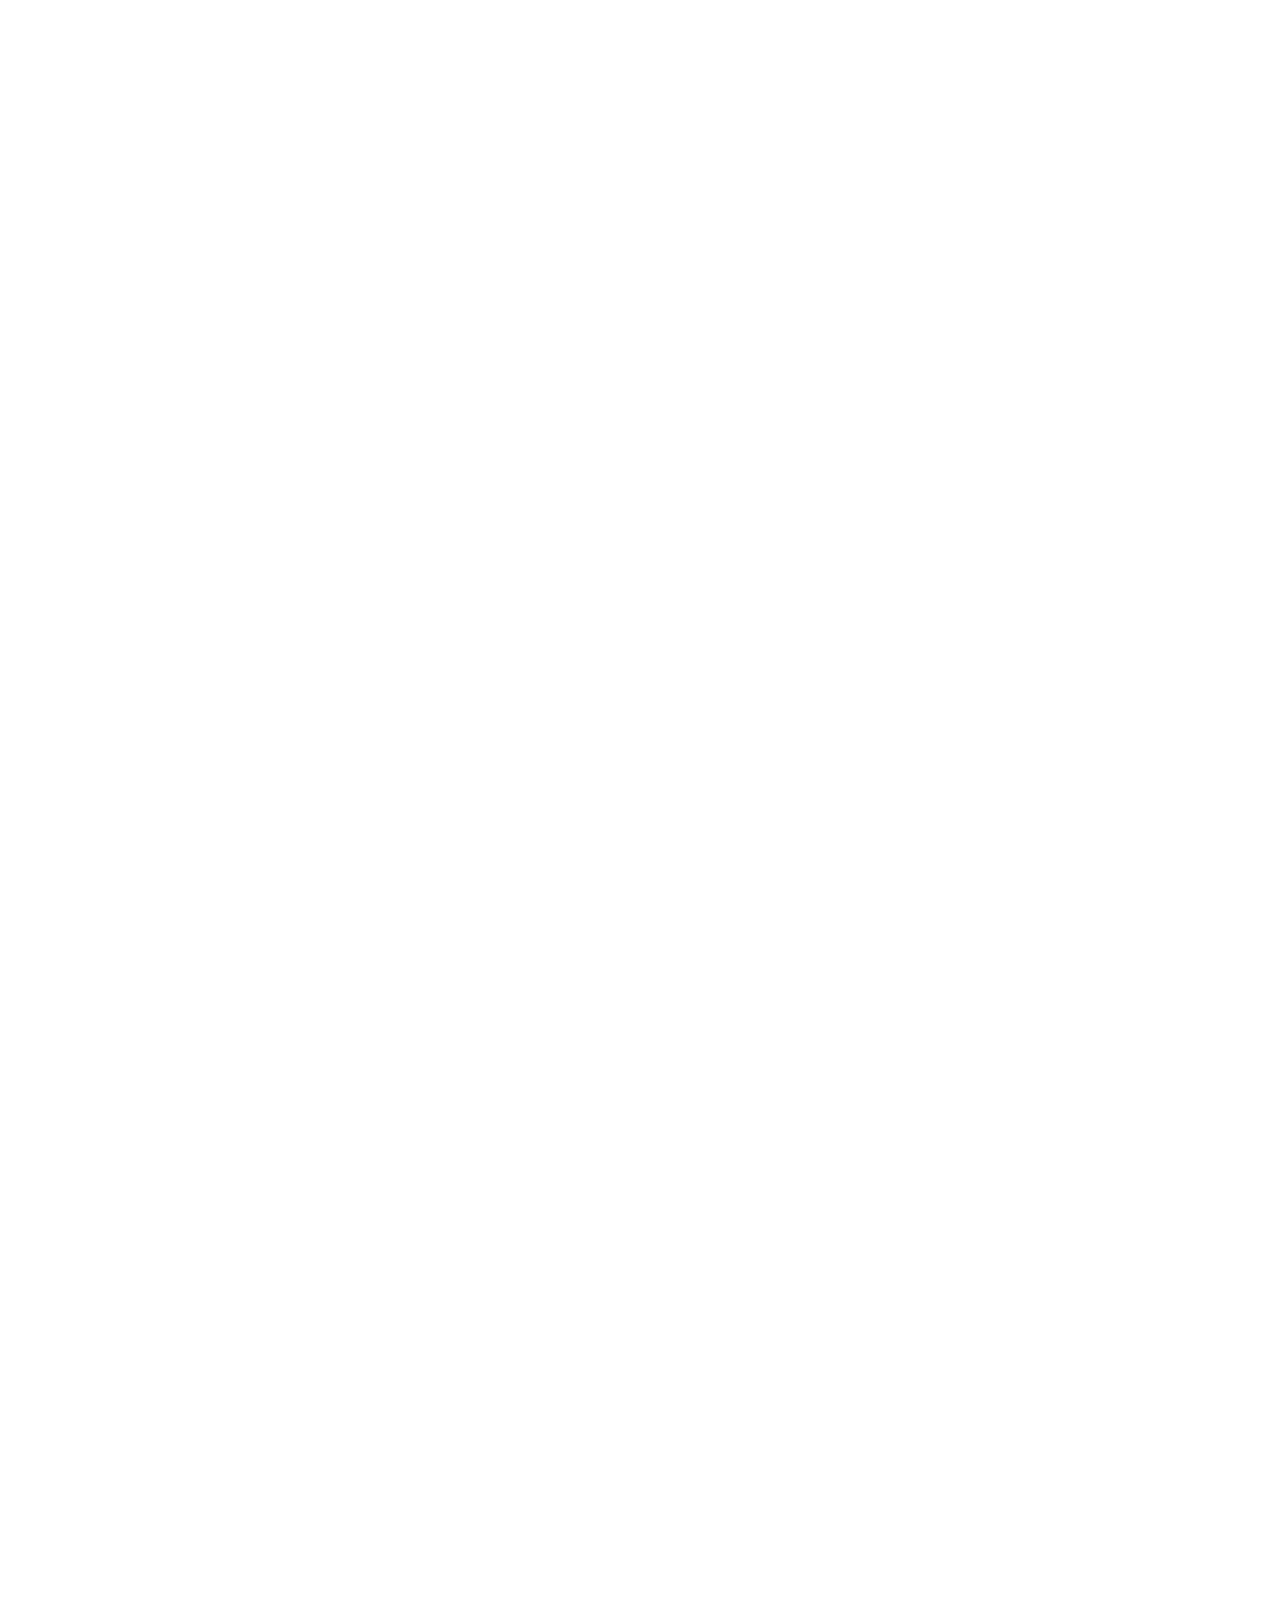
==== index.html @ 233daff3 "Se soluciono el overflow horizontal" ====
<!DOCTYPE html>
<html lang="es">

<head>
  <meta charset="UTF-8">
  <meta name="viewport" content="width=device-width, initial-scale=1.0">
  <title>Mathias & Ruth - Nuestra Boda</title>

  <link rel="preconnect" href="https://fonts.googleapis.com">
  <link rel="preconnect" href="https://fonts.gstatic.com" crossorigin>
  <link
    href="https://fonts.googleapis.com/css2?family=Great+Vibes&family=Cormorant+Garamond:wght@400;500;600&family=Poppins:wght@300;400;500;600&display=swap&family=MonteCarlo&display=swap"
    rel="stylesheet">

  <link rel="stylesheet" href="css/variables.css">
  <link rel="stylesheet" href="css/main.css">
</head>

<body>
  <!-- Contenedor de animación de pétalos, fijo sobre toda la página -->
  <div class="petalos-contenedor" id="petalosContenedor"></div>
  <div class="decoracion-flor decoracion-flor--superior"></div>
  <!-- SECCIÓN 1: Cita bíblica + Monograma -->
  <section id="portada" class="seccion-portada">
    
    <p class="cita-biblica">
      "Un cordón de tres dobleces no se rompe<br>
      fácilmente."<br>
      <span class="cita-referencia">Ecl 4:12</span>
    </p>

    <div class="monograma">
      <span class="monograma-letra monograma-item" style="--orden: 1;">M</span>
      <span class="monograma-separador monograma-item" style="--orden: 2;">|</span>
      <span class="monograma-letra monograma-item" style="--orden: 3;">R</span>
    </div>

    <p class="subtitulo-boda">Nuestra Boda</p>
  </section>

  <!-- Acá van a ir las siguientes secciones (2, 3, 4...) a medida que las armemos -->
  <!-- SECCIÓN 2: Foto de la pareja -->
  <section id="foto-pareja" class="seccion-foto">
    <div class="foto-contenedor">
      <img src="assets/images/foto-pareja.png" alt="Mathias & Ruth" class="foto-pareja">
    </div>
  </section>


  <!-- SECCIÓN 3: Mensaje de bendiciones -->
  <section id="bendiciones" class="seccion-bendiciones">
    <p class="texto-bendicion">
      Con el amor de Dios y la bendición de nuestros padres
    </p>

    <div class="padres-grupo">
      <p class="padres-titulo">Padres del Novio</p>
      <p class="padres-nombres">Mirta Vera<br>y<br>Víctor Sosa</p>
    </div>

    <p class="conector-y">y</p>

    <div class="padres-grupo">
      <p class="padres-titulo">Padres de la Novia</p>
      <p class="padres-nombres">Luis García<br>y<br>Zoila Vargas</p>
    </div>

    <p class="texto-nosotros">Nosotros</p>
  </section>

  <!-- SECCIÓN 4: Nombres + invitación + fecha -->
  <section id="invitacion" class="seccion-invitacion">
    <h1 class="nombres-novios">
      Mathias <span class="ampersand">&amp;</span> Ruth
    </h1>

    <p class="texto-invitacion">
      Tenemos el honor de invitarte a nuestra boda
    </p>

    <div class="fecha-boda">
      <!-- Flor para la línea de arriba -->
      <div class="flor-linea flor-linea--arriba"></div>
      <span class="fecha-dia-semana">Viernes</span>
      <span class="fecha-numero">23</span>
      <span class="fecha-mes-anio">Octubre · 2026</span>
      <div class="flor-linea flor-linea--abajo"></div>
    </div>
    <!-- Flor para la línea de arriba -->
  </section>
  
  <!--SECCION 5: Itinerario-->
  <section id="foto-itinerario" class="seccion-itinerario">
    <div class="contenedor-itinerario">
      <img src="assets/images/itinerario.png" alt="Foto de Itinerario" class="foto-itinerario">
    </div>
  </section>

  <!-- SECCIÓN 6: Ubicación de la parroquia -->
  <section id="ubicacion-iglesia" class="seccion-ubicacion">
    <h3 class="ubicacion-titulo">Ceremonia Religiosa</h3>
    <p class="ubicacion-nombre">Parroquia Virgen del Carmen</p>
    <p class="ubicacion-direccion">Av. Américo Picco - Villa Elisa</p>


    <a href="https://maps.app.goo.gl/55M8tXmdeCsC9bFn7"
    target="_blank"
    rel="noopener noreferrer"
    class="btn-ubicacion"
    >
    Ver ubicación
    </a>
  </section>

  <!-- SECCIÓN 7: Ubicación del local de eventos -->
  <section id="ubicacion-local" class="seccion-ubicacion seccion-ubicacion--local">
    <h3 class="ubicacion-titulo">Recepción</h3>
    <p class="ubicacion-nombre">C.R. Eventos</p>
    <p class="ubicacion-direccion">Av. Gral. Manuel Brítez Borges - Luque</p>


    <a href="https://maps.app.goo.gl/7xjrehLdF8ZRonbL7"
    target="_blank"
    rel="noopener noreferrer"
    class="btn-ubicacion"
    >
    Ver ubicación
    </a>
  </section>

  <!-- SECCIÓN 8: Código de vestimenta -->
  <section id="vestimenta" class="seccion-vestimenta">
    <div class="decoracion-flor decoracion-flor--vestimenta"></div>

    <h3 class="vestimenta-titulo">Código de Vestimenta</h3>
    <p class="vestimenta-tipo">Formal Elegante</p>

    <p class="vestimenta-nota">
      Para mantener la armonía de nuestra celebración, les pedimos amablemente evitar los colores
    </p>

    <div class="paleta-swatches">
      <div class="swatch" style="background-color: var(--color-rojo);"></div>
      <div class="swatch" style="background-color: var(--color-azul-grisaceo);"></div>
      <div class="swatch" style="background-color: var(--color-amarillo);"></div>
    </div>

    <p class="vestimenta-restriccion">
      Evitar el color blanco y azul marino, reservado para los novios
    </p>
  </section>

  <!-- SECCIÓN 9: Nombre del invitado (dinámico) -->
  <section id="invitado" class="seccion-invitado">
    <p class="invitado-previo">Con cariño, invitamos a</p>

    <h2 class="invitado-nombre-grupo" id="nombreGrupo">
      <span class="loader-petalo"></span>
    </h2>

    <p class="invitado-pases" id="pasesTexto">
      <!-- Se llena dinámicamente vía JS -->
    </p>
  </section>

  <!-- SECCIÓN 10: Solo adultos -->
  <section id="solo-adultos" class="seccion-solo-adultos">
    <div class="decoracion-flores-adultos"></div>

    <p class="adultos-texto">
      Esta celebración será exclusiva para adultos.
    </p>

    <p class="adultos-destacado">Gracias por la comprensión</p>
  </section>

  <!-- SECCIÓN 11: Sugerencia de regalo -->
  <section id="regalo" class="seccion-regalo">
    <p class="regalo-icono">🎁</p>

    <h3 class="regalo-titulo">Sugerencia de Regalo</h3>

    <p class="regalo-texto">
      Su regalo será de gran bendición para nosotros
    </p>

    <div class="regalo-datos">
      <p class="regalo-banco">Ueno Bank | Western Union</p>
      <p class="regalo-titular">Ruth Andrea García Vargas</p>
      <p class="regalo-cuenta" id="numeroCuenta">CI: 4.624.931</p>

      <button class="btn-copiar" id="btnCopiarCuenta">
        Copiar datos
      </button>
      <span class="copiar-confirmacion" id="copiarConfirmacion">¡Copiado!</span>
    </div>
  </section>

  <!-- SECCIÓN 12: Confirmación de asistencia -->
  <section id="confirmacion" class="seccion-confirmacion">
    <h3 class="confirmacion-titulo">Confirma tu Asistencia</h3>

    <p class="confirmacion-fecha-limite">
      Te agradeceríamos que nos confirmaras tu asistencia antes del  <span id="fechaLimiteTexto">--</span>
    </p>

    <div class="countdown-rsvp" id="countdownRSVP">
      <div class="countdown-item">
        <span class="countdown-numero" id="rsvpDias">00</span>
        <span class="countdown-label">Días</span>
      </div>
      <div class="countdown-item">
        <span class="countdown-numero" id="rsvpHoras">00</span>
        <span class="countdown-label">Horas</span>
      </div>
      <div class="countdown-item">
        <span class="countdown-numero" id="rsvpMinutos">00</span>
        <span class="countdown-label">Min</span>
      </div>
    </div>

    <!-- Formulario RSVP -->
    <div class="rsvp-form" id="rsvpForm">
      <p class="rsvp-pregunta">¿Nos acompañarás?</p>

      <div class="rsvp-botones">
        <button type="button" class="btn-rsvp btn-rsvp--si" id="btnConfirmarSi">
          Sí, asistiré
        </button>
        <button type="button" class="btn-rsvp btn-rsvp--no" id="btnConfirmarNo">
          No podré asistir
        </button>
      </div>

      <!-- Se muestra solo si elige "Sí" -->
      <div class="rsvp-detalles" id="rsvpDetalles" style="display: none;">
        <label class="rsvp-label" for="pasesConfirmados">
          ¿Cuántos de los pases asignados asistirán?
        </label>
        <select id="pasesConfirmados" class="rsvp-select"></select>

        <label class="rsvp-label" for="mensajeNovios">
          Déjanos un mensaje (opcional)
        </label>
        <textarea id="mensajeNovios" class="rsvp-textarea" rows="3"
          placeholder="¡Los esperamos con muchas ganas!"></textarea>

        <button type="button" class="btn-rsvp-enviar" id="btnEnviarRSVP">
          Enviar confirmación
        </button>
      </div>
    </div>

    <!-- Mensaje de agradecimiento post-confirmación -->
    <div class="rsvp-gracias" id="rsvpGracias" style="display: none;">
      <p class="rsvp-gracias-texto">¡Gracias por confirmar!</p>
      <p class="rsvp-gracias-sub">Te esperamos con mucha alegría 💛</p>
    </div>
  </section>
  <section id="foto-pie" class="seccion-pie">
    <div class="pie-contenedor">
      <img src="assets/images/fotopie.jpg" alt="foto final" class="foto-pareja-pie">
    </div>
  </section>

  <script type="module" src="js/supabase-client.js"></script>
  <script type="module" src="js/rsvp.js"></script>
  <script type="module" src="js/petals.js"></script>
  <script type="module" src="js/scroll-reveal.js"></script>
  <script type="module" src="js/main.js"></script>

</body>
</html>
---- css/variables.css ----
:root {
  /* === Colores === */
  --color-fondo: #ffffff;
  --color-rosa: #F2C9CB;
  --color-rosa-oscuro: #C97B85;      /* para texto sobre fondo rosa, más contraste */
  --color-amarillo: #e71818;
  --color-amarillo-palido: #a3c0b145;
  --color-azul-grisaceo: #6385b2;
  --color-rojo: #c20c5e;      /* para íconos/texto sobre fondo claro */
  --color-verde-salvia: #709282;     /* neutro para hojas de las flores */
  --color-texto: #4A3B3D;             /* marrón oscuro cálido, no negro puro */
  --color-texto-suave: #7A6B6D;

  /* === Tipografías === */
  --font-script: 'Great Vibes', serif;
  --font-serif: 'Cormorant Garamond', serif;
  --font-sans: 'Poppins', sans-serif;
  --font-sigla: 'MonteCarlo', cursive;

  /* === Tamaños de fuente === */
  --fs-nombre-grande: 3.5rem;     /* "Ruth & Mathias" */
  --fs-titulo: 1.8rem;
  --fs-subtitulo: 1.2rem;
  --fs-texto: 1rem;
  --fs-pequeno: 0.85rem;

  /* === Espaciados === */
  --espacio-seccion: 1.1rem;
  --espacio-interno: 1.5rem;

  /* === Bordes y sombras === */
  --radio-borde: 16px;
  --sombra-suave: 0 4px 20px rgba(74, 59, 61, 0.08);
}
---- css/main.css ----
* {
  margin: 0;
  padding: 0;
  box-sizing: border-box;
}

/* === Scroll reveal general === */
section {
  opacity: 0;
  transform: translateY(30px);
  transition: opacity 0.9s ease, transform 0.9s ease;
}

section.seccion-visible {
  opacity: 1;
  transform: translateY(0);
}

/* === Loader tipo pétalo girando === */
.loader-petalo {
  display: inline-block;
  width: 24px;
  height: 24px;
  border: 3px solid var(--color-rosa);
  border-top-color: var(--color-rosa-oscuro);
  border-radius: 50%;
  animation: girar 0.8s linear infinite;
}

/* === Flip animation en countdown === */
.countdown-numero {
  display: inline-block;
  transition: transform 0.3s ease;
}

.countdown-numero.flip {
  animation: numeroFlip 0.4s ease;
}

/* === Animación de pétalos === */
.petalos-contenedor {
  position: fixed;
  top: 0;
  left: 0;
  width: 100%;
  height: 100%;
  pointer-events: none;   /* deja pasar los clicks a los botones de abajo */
  overflow: hidden;
  z-index: 999;
}

.petalo {
  position: absolute;
  top: -30px;
  width: 16px;
  height: 20px;
  background: linear-gradient(135deg, var(--color-rosa) 0%, var(--color-rosa-oscuro) 100%);
  clip-path: path('M8,0 C12,2 16,8 12,14 C10,18 6,18 4,14 C0,8 4,2 8,0 Z');
  opacity: 0.8;
  will-change: transform;
}


body {
  font-family: var(--font-sans);
  color: var(--color-texto);
  background-color: var(--color-fondo);
  max-width: 480px;      /* simula el formato "invitación vertical" tipo tarjeta */
  margin: 0 auto;
  overflow-x: hidden;
}

section {
  padding: var(--espacio-seccion) var(--espacio-interno);
  position: relative;
}

h1, h2, h3 {
  font-weight: 500;
}

.seccion-portada {
  position: relative;
  text-align: center;
  padding-top: 12px;
  padding-bottom: 12px;
  display: flex;
  flex-direction: column;
  align-items: center;
  justify-content: flex-start;
  gap: 2rem;
}

.decoracion-flor--superior {
  width: 100%;
  aspect-ratio: 16/9;
  background-image: url('../assets/images/rosa-esquina-1.png');
  background-size: cover;
  background-repeat: no-repeat;
  position: relative;
  top: 0;
  right: 0;
  opacity: 0.9;
  z-index: -1;
}

.cita-biblica {
  font-family: var(--font-serif);
  font-size: var(--fs-subtitulo);
  font-style: italic;
  color: var(--color-texto-suave);
  line-height: 1.6;
  max-width: 320px;
  margin-top: 1rem;
}

.cita-referencia {
  display: inline-block;
  margin-top: 0.5rem;
  font-size: var(--fs-pequeno);
  letter-spacing: 1px;
  text-transform: uppercase;
  color: var(--color-texto);
}

.monograma {
  display: flex;
  align-items: center;
  gap: 0.8rem;
}

.monograma-item {
  opacity: 0;
  transform: scale(0.5);
  animation: aparecerMonograma 0.6s ease forwards;
  animation-delay: calc(var(--orden) * 0.25s);
}

.monograma-letra {
  font-family: var(--font-sigla);
  font-size: 4.5rem;
  color: var(--color-verde-salvia);
  line-height: 1;
}

.monograma-separador {
  font-family: var(--font-sans);
  font-weight: 300;
  font-size: 2rem;
  color: var(--color-verde-salvia);
}

.subtitulo-boda {
  font-family: var(--font-sans);
  font-size: var(--fs-pequeno);
  letter-spacing: 3px;
  text-transform: uppercase;
  color: var(--color-texto-suave);
}

/* === SECCIÓN 2: Foto de la pareja === */
.seccion-foto {
  padding: 0;
  display: flex;
  justify-content: center;
  
}
.foto-contenedor {
  width: 100%;
  position: relative;
}

.foto-pareja {
  width: 100%;
  height: auto;
  display: block;
  object-fit: cover;
  border-radius: 0;
}

/* === SECCIÓN 3: Mensaje de bendiciones === */
.seccion-bendiciones {
  text-align: center;
  display: flex;
  flex-direction: column;
  align-items: center;
  gap: 1.8rem;
}

.texto-bendicion {
  font-family: var(--font-serif);
  font-size: var(--fs-subtitulo);
  color: var(--color-texto-suave);
  max-width: 300px;
  line-height: 1.6;
}

.padres-grupo {
  display: flex;
  flex-direction: column;
  gap: 0.4rem;
}

.padres-titulo {
  font-family: var(--font-sans);
  font-size: var(--fs-pequeno);
  letter-spacing: 2px;
  text-transform: uppercase;
  color: var(--color-texto-suave);
}

.padres-nombres {
  font-family: var(--font-sans);
  font-size: var(--fs-texto);
  font-weight: 400;
  color: var(--color-texto);
  line-height: 1.8;
}

.conector-y {
  font-family: var(--font-script);
  font-size: 1.8rem;
  color: var(--color-texto);
}

.texto-nosotros {
  font-family: var(--font-sans);
  font-size: var(--fs-pequeno);
  letter-spacing: 3px;
  text-transform: uppercase;
  color: var(--color-texto-suave);
  margin-top: 1rem;
}

/* === SECCIÓN 4: Nombres + invitación + fecha === */
.seccion-invitacion {
  text-align: center;
  display: flex;
  flex-direction: column;
  align-items: center;
  gap: 1.5rem;
  position: relative;
}

.nombres-novios {
  font-family: var(--font-sigla);
  font-size: var(--fs-nombre-grande);
  color: var(--color-verde-salvia);
  line-height: 1.2;
  font-weight: 400;
}

.ampersand {
  color: var(--color-verde-salvia);
  font-size: 2.8rem;
}

.texto-invitacion {
  font-family: var(--font-serif);
  font-size: var(--fs-subtitulo);
  font-style: italic;
  color: var(--color-texto-suave);
  max-width: 280px;
}

.fecha-boda {
  position: relative;
  display: flex;
  flex-direction: column;
  align-items: center;
  gap: 0.3rem;
  margin-top: 1rem;
  padding: 1.2rem 2rem;
  border-top: 1px solid var(--color-texto-suave);
  border-bottom: 1px solid var(--color-texto-suave);
}

.flor-linea {
    position: absolute;
    width: 60px;          /* Ajusta el ancho de la flor a tu gusto */
    height: 40px;         /* Ajusta el alto de la flor a tu gusto */
    background-image: url('../assets/images/rosa-top.png');
    background-size: contain;
    background-repeat: no-repeat;
    background-position: center;
    left: 50%;            /* Las centra horizontalmente en la pantalla */
    transform: translateX(-50%); /* Truco definitivo para que el centro de la flor coincida con el centro de la pantalla */
    z-index: 2;           /* Asegura que queden por encima del borde rosa */
}

.flor-linea--arriba {
    top: -20px; /* Usa un número negativo para que "pise" o sobresalga de la línea superior. Ve jugando con este número. */
}
.flor-linea--abajo {
    bottom: -20px; /* Usa un número negativo para que "pise" la línea inferior */
    /* transform: translateX(-50%) scaleY(-1); */ /* Opcional: Descomenta esto si quieres que la flor de abajo esté invertida verticalmente */
}
.fecha-dia-semana {
  font-family: var(--font-sans);
  font-size: var(--fs-pequeno);
  letter-spacing: 2px;
  text-transform: uppercase;
  color: var(--color-texto-suave);
}

.fecha-numero {
  font-family: var(--font-serif);
  font-size: 3rem;
  font-weight: 600;
  color: var(--color-texto);
  line-height: 1;
}

.fecha-mes-anio {
  font-family: var(--font-sans);
  font-size: var(--fs-pequeno);
  letter-spacing: 2px;
  text-transform: uppercase;
  color: var(--color-texto-suave);
}

/* === SECCIÓN 5: Itinerario === */
.seccion-itinerario {
  padding: 0;
  display: flex;
  justify-content: center;
}
.contenedor-itinerario {
  width: 100%;
  position: relative;
}

.foto-itinerario {
  width: 100%;
  height: auto;
  display: block;
  object-fit: cover;
  border-radius: 0;
}

/* === SECCIÓN 6: Ubicación de la parroquia === */
.seccion-ubicacion {
  text-align: center;
  display: flex;
  flex-direction: column;
  align-items: center;
  gap: 0.4rem;
  padding-top: 3rem;
  padding-bottom: 3rem;
}


.ubicacion-titulo {
  font-family: var(--font-serif);
  font-size: var(--fs-titulo);
  color: var(--color-texto);
  font-weight: 600;
  text-transform: uppercase;
  letter-spacing: 1px;
}

.ubicacion-nombre {
  font-family: var(--font-sans);
  font-size: var(--fs-texto);
  font-weight: 500;
  color: var(--color-texto);
  margin-top: 0.3rem;
}

.ubicacion-direccion {
  font-family: var(--font-sans);
  font-size: var(--fs-pequeno);
  color: var(--color-texto-suave);
  font-style: italic;
}

.btn-ubicacion {
  margin-top: 1.2rem;
  display: inline-block;
  padding: 0.8rem 2.2rem;
  background-color: var(--color-verde-salvia);
  color: var(--color-texto);
  font-family: var(--font-sans);
  font-size: var(--fs-pequeno);
  font-weight: 600;
  letter-spacing: 1px;
  text-transform: uppercase;
  text-decoration: none;
  border-radius: 30px;
  box-shadow: var(--sombra-suave);
  transition: transform 0.2s ease, background-color 0.2s ease;
}

.btn-ubicacion:hover {
  background-color: var(--color-rosa-oscuro);
  color: #fff;
  transform: translateY(-2px);
}

/* === SECCIÓN 7: variante con fondo suave === */
.seccion-ubicacion--local {
  background-color: var(--color-rosa);
  background-color: color-mix(in srgb, var(--color-rosa) 15%, var(--color-fondo));
}

/* === SECCIÓN 8: Código de vestimenta === */
.seccion-vestimenta {
  text-align: center;
  display: flex;
  flex-direction: column;
  align-items: center;
  gap: 0.8rem;
  position: relative;
  padding-top: 3.5rem;
  padding-bottom: 0.5rem;
}

.decoracion-flor--vestimenta {
  width: 100px;
  height: 100px;
  background-image: url('../assets/images/Flor-rosa-pastel.png');
  background-size: contain;
  background-repeat: no-repeat;
  position: absolute;
  top: -10px;
  right: 10px;
  opacity: 0.8;
  z-index: -1;
}

.vestimenta-titulo {
  font-family: var(--font-serif);
  font-size: var(--fs-titulo);
  font-weight: 600;
  text-transform: uppercase;
  letter-spacing: 1px;
  color: var(--color-texto);
}

.vestimenta-tipo {
  font-family: var(--font-script);
  font-size: 2rem;
  color: var(--color-rosa-oscuro);
}

.vestimenta-nota {
  font-family: var(--font-sans);
  font-size: var(--fs-pequeno);
  color: var(--color-texto-suave);
  max-width: 260px;
  margin-top: 0.5rem;
}

.paleta-swatches {
  display: flex;
  gap: 0.7rem;
  margin-top: 1rem;
}

.swatch {
  width: 38px;
  height: 38px;
  border-radius: 50%;
  box-shadow: var(--sombra-suave);
  border: 2px solid rgba(255, 255, 255, 0.8);
}

.vestimenta-restriccion {
  font-family: var(--font-sans);
  font-size: var(--fs-pequeno);
  font-style: italic;
  color: var(--color-rosa-oscuro);
  margin-top: 1rem;
}

/* === SECCIÓN 9: Nombre del invitado === */
.seccion-invitado {
  text-align: center;
  display: flex;
  flex-direction: column;
  align-items: center;
  gap: 1rem;
  padding: 40px, 0;
  justify-content: center;
}

.invitado-previo {
  font-family: var(--font-sans);
  font-size: var(--fs-pequeno);
  letter-spacing: 2px;
  text-transform: uppercase;
  color: var(--color-texto-suave);
}

.invitado-nombre-grupo {
  font-family: var(--font-script);
  font-size: 2.5rem;
  color: var(--color-rosa-oscuro);
  opacity: 0;
  transform: translateY(20px);
  transition: opacity 0.8s ease, transform 0.8s ease;
}

.invitado-nombre-grupo.visible {
  opacity: 1;
  transform: translateY(0);
}

.invitado-nombre-grupo.visible::after {
  content: '|';
  animation: parpadeo 0.8s infinite;
  margin-left: 2px;
  color: var(--color-azul-oscuro);
}


.invitado-pases {
  font-family: var(--font-sans);
  font-size: var(--fs-texto);
  color: var(--color-texto);
  background-color: var(--color-amarillo-palido);
  padding: 0.6rem 1.5rem;
  border-radius: 30px;
  opacity: 0;
  transition: opacity 1s ease 0.3s;
}

.invitado-pases.visible {
  opacity: 1;
}

/* === SECCIÓN 10: Solo adultos === */
.seccion-solo-adultos {
  position: relative;
  text-align: center;
  display: flex;
  flex-direction: column;
  align-items: center;
  gap: 0.8rem;
  padding-top: 4rem;
  padding-bottom: 3rem;
}

.decoracion-flores-adultos {
    width: 100%;                  
    height: 80px;                /* Tú decides aquí la altura exacta que quieres que tengan las flores */
    background-image: url('../assets/images/rama-rosa.png');
    background-size: contain;     
    background-repeat: no-repeat;
    position: absolute;
    top: 0;
    right: 0;
}


.adultos-texto {
  font-family: var(--font-serif);
  font-size: var(--fs-subtitulo);
  font-style: italic;
  color: var(--color-texto-suave);
  line-height: 1.6;
  max-width: 280px;
}

.adultos-destacado {
  font-family: var(--font-script);
  font-size: 1.8rem;
  color: var(--color-rosa-oscuro);
  margin-top: 0.5rem;
}

/* === SECCIÓN 11: Sugerencia de regalo === */
.seccion-regalo {
  text-align: center;
  display: flex;
  flex-direction: column;
  align-items: center;
  gap: 0.6rem;
  padding-top: 3rem;
  padding-bottom: 3rem;
  background-color: var(--color-amarillo-palido);
}

.regalo-icono {
  font-size: 2rem;
}

.regalo-titulo {
  font-family: var(--font-serif);
  font-size: var(--fs-titulo);
  font-weight: 600;
  text-transform: uppercase;
  letter-spacing: 1px;
  color: var(--color-texto);
}

.regalo-texto {
  font-family: var(--font-sans);
  font-size: var(--fs-pequeno);
  color: var(--color-texto-suave);
  max-width: 280px;
  line-height: 1.6;
  margin-bottom: 0.5rem;
}

.regalo-datos {
  background-color: var(--color-fondo);
  border-radius: var(--radio-borde);
  padding: 1.2rem 2rem;
  box-shadow: var(--sombra-suave);
  display: flex;
  flex-direction: column;
  align-items: center;
  gap: 0.3rem;
  position: relative;
}

.regalo-banco {
  font-family: var(--font-sans);
  font-size: var(--fs-texto);
  font-weight: 600;
  color: var(--color-rosa-oscuro);
}

.regalo-titular {
  font-family: var(--font-sans);
  font-size: var(--fs-pequeno);
  color: var(--color-texto-suave);
}

.regalo-cuenta {
  font-family: var(--font-sans);
  font-size: 1.1rem;
  font-weight: 500;
  letter-spacing: 1px;
  color: var(--color-texto);
  margin-top: 0.4rem;
}

.btn-copiar {
  margin-top: 0.8rem;
  padding: 0.6rem 1.6rem;
  background-color: var(--color-azul);
  color: var(--color-texto);
  font-family: var(--font-sans);
  font-size: var(--fs-pequeno);
  font-weight: 600;
  letter-spacing: 0.5px;
  text-transform: uppercase;
  border: none;
  border-radius: 30px;
  cursor: pointer;
  transition: background-color 0.2s ease, transform 0.2s ease;
}

.btn-ubicacion:active,
.btn-copiar:active,
.btn-rsvp:active,
.btn-rsvp-enviar:active {
  transform: scale(0.95);
  transition: transform 0.1s ease;
}

.btn-copiar:hover {
  background-color: var(--color-azul-oscuro);
  color: #fff;
  transform: translateY(-2px);
}

.copiar-confirmacion {
  font-family: var(--font-sans);
  font-size: var(--fs-pequeno);
  color: var(--color-rosa-oscuro);
  font-weight: 600;
  opacity: 0;
  transition: opacity 0.3s ease;
  position: absolute;
  bottom: -1.6rem;
}

.copiar-confirmacion.visible {
  opacity: 1;
}

/* === SECCIÓN 12: Confirmación de asistencia === */
.seccion-confirmacion {
  text-align: center;
  display: flex;
  flex-direction: column;
  align-items: center;
  gap: 1rem;
  padding-top: 3rem;
  padding-bottom: 3.5rem;
}

.confirmacion-titulo {
  font-family: var(--font-serif);
  font-size: var(--fs-titulo);
  font-weight: 600;
  text-transform: uppercase;
  letter-spacing: 1px;
  color: var(--color-texto);
}

.confirmacion-fecha-limite {
  font-family: var(--font-sans);
  font-size: var(--fs-pequeno);
  color: var(--color-texto-suave);
  max-width: 260px;
}

.countdown-rsvp {
  display: flex;
  gap: 1rem;
  margin: 0.8rem 0 1.5rem 0;
}

.countdown-item {
  display: flex;
  flex-direction: column;
  align-items: center;
  background-color: var(--color-rosa);
  border-radius: 12px;
  padding: 0.6rem 0.9rem;
  min-width: 55px;
}

.countdown-numero {
  font-family: var(--font-sans);
  font-size: 1.4rem;
  font-weight: 600;
  color: var(--color-texto);
}

.countdown-label {
  font-family: var(--font-sans);
  font-size: 0.65rem;
  text-transform: uppercase;
  letter-spacing: 1px;
  color: var(--color-texto-suave);
}

.countdown-rsvp.countdown-urgente .countdown-item {
  background-color: var(--color-rosa-oscuro);
}

.countdown-rsvp.countdown-urgente .countdown-numero,
.countdown-rsvp.countdown-urgente .countdown-label {
  color: #fff;
}

.rsvp-form {
  width: 100%;
  max-width: 320px;
  display: flex;
  flex-direction: column;
  align-items: center;
  gap: 1rem;
}

.rsvp-pregunta {
  font-family: var(--font-serif);
  font-size: var(--fs-subtitulo);
  font-style: italic;
  color: var(--color-texto);
}

.rsvp-botones {
  display: flex;
  gap: 1rem;
  width: 100%;
}

.btn-rsvp {
  flex: 1;
  padding: 0.8rem 1rem;
  border: 2px solid var(--color-rosa-oscuro);
  border-radius: 30px;
  background-color: transparent;
  color: var(--color-rosa-oscuro);
  font-family: var(--font-sans);
  font-size: var(--fs-pequeno);
  font-weight: 600;
  cursor: pointer;
  transition: all 0.2s ease;
}

.btn-rsvp--si.activo {
  background-color: var(--color-rosa-oscuro);
  color: #fff;
}

.btn-rsvp--no.activo {
  background-color: var(--color-texto-suave);
  border-color: var(--color-texto-suave);
  color: #fff;
}

.rsvp-detalles {
  width: 100%;
  display: flex;
  flex-direction: column;
  gap: 0.8rem;
  margin-top: 0.5rem;
  animation: aparecer 0.4s ease;
}

.rsvp-label {
  font-family: var(--font-sans);
  font-size: var(--fs-pequeno);
  color: var(--color-texto-suave);
  text-align: left;
}

.rsvp-select,
.rsvp-textarea {
  width: 100%;
  padding: 0.7rem;
  border: 1px solid var(--color-rosa);
  border-radius: 10px;
  font-family: var(--font-sans);
  font-size: var(--fs-texto);
  background-color: #fff;
  color: var(--color-texto);
  resize: none;
}

.btn-rsvp-enviar {
  margin-top: 0.5rem;
  padding: 0.9rem;
  background-color: var(--color-azul);
  color: var(--color-texto);
  font-family: var(--font-sans);
  font-size: var(--fs-texto);
  font-weight: 600;
  border: none;
  border-radius: 30px;
  cursor: pointer;
  transition: background-color 0.2s ease;
}

.btn-rsvp-enviar:hover {
  background-color: var(--color-azul-oscuro);
  color: #fff;
}

.rsvp-gracias {
  padding: 2rem;
}

.rsvp-gracias-texto {
  font-family: var(--font-script);
  font-size: 2rem;
  color: var(--color-rosa-oscuro);
}

.rsvp-gracias-sub {
  font-family: var(--font-sans);
  font-size: var(--fs-texto);
  color: var(--color-texto-suave);
  margin-top: 0.5rem;
}

/* === SECCIÓN 12: Confirmación de asistencia === */
.seccion-confirmacion {
  text-align: center;
  display: flex;
  flex-direction: column;
  align-items: center;
  gap: 1rem;
  padding-top: 3rem;
  padding-bottom: 3.5rem;
}

.confirmacion-titulo {
  font-family: var(--font-serif);
  font-size: var(--fs-titulo);
  font-weight: 600;
  text-transform: uppercase;
  letter-spacing: 1px;
  color: var(--color-texto);
}

.confirmacion-fecha-limite {
  font-family: var(--font-sans);
  font-size: var(--fs-pequeno);
  color: var(--color-texto-suave);
  max-width: 260px;
}

.countdown-rsvp {
  display: flex;
  gap: 1rem;
  margin: 0.8rem 0 1.5rem 0;
}

.countdown-item {
  display: flex;
  flex-direction: column;
  align-items: center;
  background-color: var(--color-rosa);
  border-radius: 12px;
  padding: 0.6rem 0.9rem;
  min-width: 55px;
}

.countdown-numero {
  font-family: var(--font-sans);
  font-size: 1.4rem;
  font-weight: 600;
  color: var(--color-texto);
}

.countdown-label {
  font-family: var(--font-sans);
  font-size: 0.65rem;
  text-transform: uppercase;
  letter-spacing: 1px;
  color: var(--color-texto-suave);
}

.countdown-rsvp.countdown-urgente .countdown-item {
  background-color: var(--color-rosa-oscuro);
}

.countdown-rsvp.countdown-urgente .countdown-numero,
.countdown-rsvp.countdown-urgente .countdown-label {
  color: #fff;
}

.rsvp-form {
  width: 100%;
  max-width: 320px;
  display: flex;
  flex-direction: column;
  align-items: center;
  gap: 1rem;
}

.rsvp-pregunta {
  font-family: var(--font-serif);
  font-size: var(--fs-subtitulo);
  font-style: italic;
  color: var(--color-texto);
}

.rsvp-botones {
  display: flex;
  gap: 1rem;
  width: 100%;
}

.btn-rsvp {
  flex: 1;
  padding: 0.8rem 1rem;
  border: 2px solid var(--color-rosa-oscuro);
  border-radius: 30px;
  background-color: transparent;
  color: var(--color-rosa-oscuro);
  font-family: var(--font-sans);
  font-size: var(--fs-pequeno);
  font-weight: 600;
  cursor: pointer;
  transition: all 0.2s ease;
}

.btn-rsvp--si.activo {
  background-color: var(--color-rosa-oscuro);
  color: #fff;
}

.btn-rsvp--no.activo {
  background-color: var(--color-texto-suave);
  border-color: var(--color-texto-suave);
  color: #fff;
}

.rsvp-detalles {
  width: 100%;
  display: flex;
  flex-direction: column;
  gap: 0.8rem;
  margin-top: 0.5rem;
  animation: aparecer 0.4s ease;
}


.rsvp-label {
  font-family: var(--font-sans);
  font-size: var(--fs-pequeno);
  color: var(--color-texto-suave);
  text-align: left;
}

.rsvp-select,
.rsvp-textarea {
  width: 100%;
  padding: 0.7rem;
  border: 1px solid var(--color-rosa);
  border-radius: 10px;
  font-family: var(--font-sans);
  font-size: var(--fs-texto);
  background-color: #fff;
  color: var(--color-texto);
  resize: none;
}

.btn-rsvp-enviar {
  margin-top: 0.5rem;
  padding: 0.9rem;
  background-color: var(--color-azul);
  color: var(--color-texto);
  font-family: var(--font-sans);
  font-size: var(--fs-texto);
  font-weight: 600;
  border: none;
  border-radius: 30px;
  cursor: pointer;
  transition: background-color 0.2s ease;
}

.btn-rsvp-enviar:hover {
  background-color: var(--color-azul-oscuro);
  color: #fff;
}

.rsvp-gracias {
  padding: 2rem;
}

.rsvp-gracias-texto {
  font-family: var(--font-script);
  font-size: 2rem;
  color: var(--color-rosa-oscuro);
}

.rsvp-gracias-sub {
  font-family: var(--font-sans);
  font-size: var(--fs-texto);
  color: var(--color-texto-suave);
  margin-top: 0.5rem;
}

/* === SECCIÓN foto pie */
.seccion-pie {
  padding: 0;
  display: flex;
  justify-content: center;
  margin-left: -24px;
  margin-right: -24px;
  width: calc(100% + 48px);
}

.pie-contenedor {
  width: 100%;
  position: relative;
}

.foto-pareja-pie {
  width: 100%;
  height: auto;
  display: block;
  object-fit: cover;
  border-radius: 0;
}
@keyframes aparecer {
  from { opacity: 0; transform: translateY(-10px); }
  to { opacity: 1; transform: translateY(0); }
}

@keyframes caer {
  0% {
    transform: translateY(-30px) translateX(0) rotate(0deg);
    opacity: 0;
  }
  10% {
    opacity: 0.85;
  }
  25% {
    transform: translateY(25vh) translateX(var(--balanceo1)) rotate(90deg);
  }
  50% {
    transform: translateY(50vh) translateX(var(--balanceo2)) rotate(180deg);
  }
  75% {
    transform: translateY(75vh) translateX(var(--balanceo1)) rotate(270deg);
  }
  100% {
    transform: translateY(110vh) translateX(0) rotate(var(--rotacion-final));
    opacity: 0;
  }
}

@keyframes numeroFlip {
  0% { transform: rotateX(0deg); opacity: 1; }
  50% { transform: rotateX(90deg); opacity: 0.3; }
  100% { transform: rotateX(0deg); opacity: 1; }
}

@keyframes aparecerMonograma {
  0% { opacity: 0; transform: scale(0.5); }
  60% { opacity: 1; transform: scale(1.15); }
  100% { opacity: 1; transform: scale(1); }
}

@keyframes girar {
  to { transform: rotate(360deg); }
}

@keyframes parpadeo {
  0%, 100% { opacity: 1; }
  50% { opacity: 0; }
}
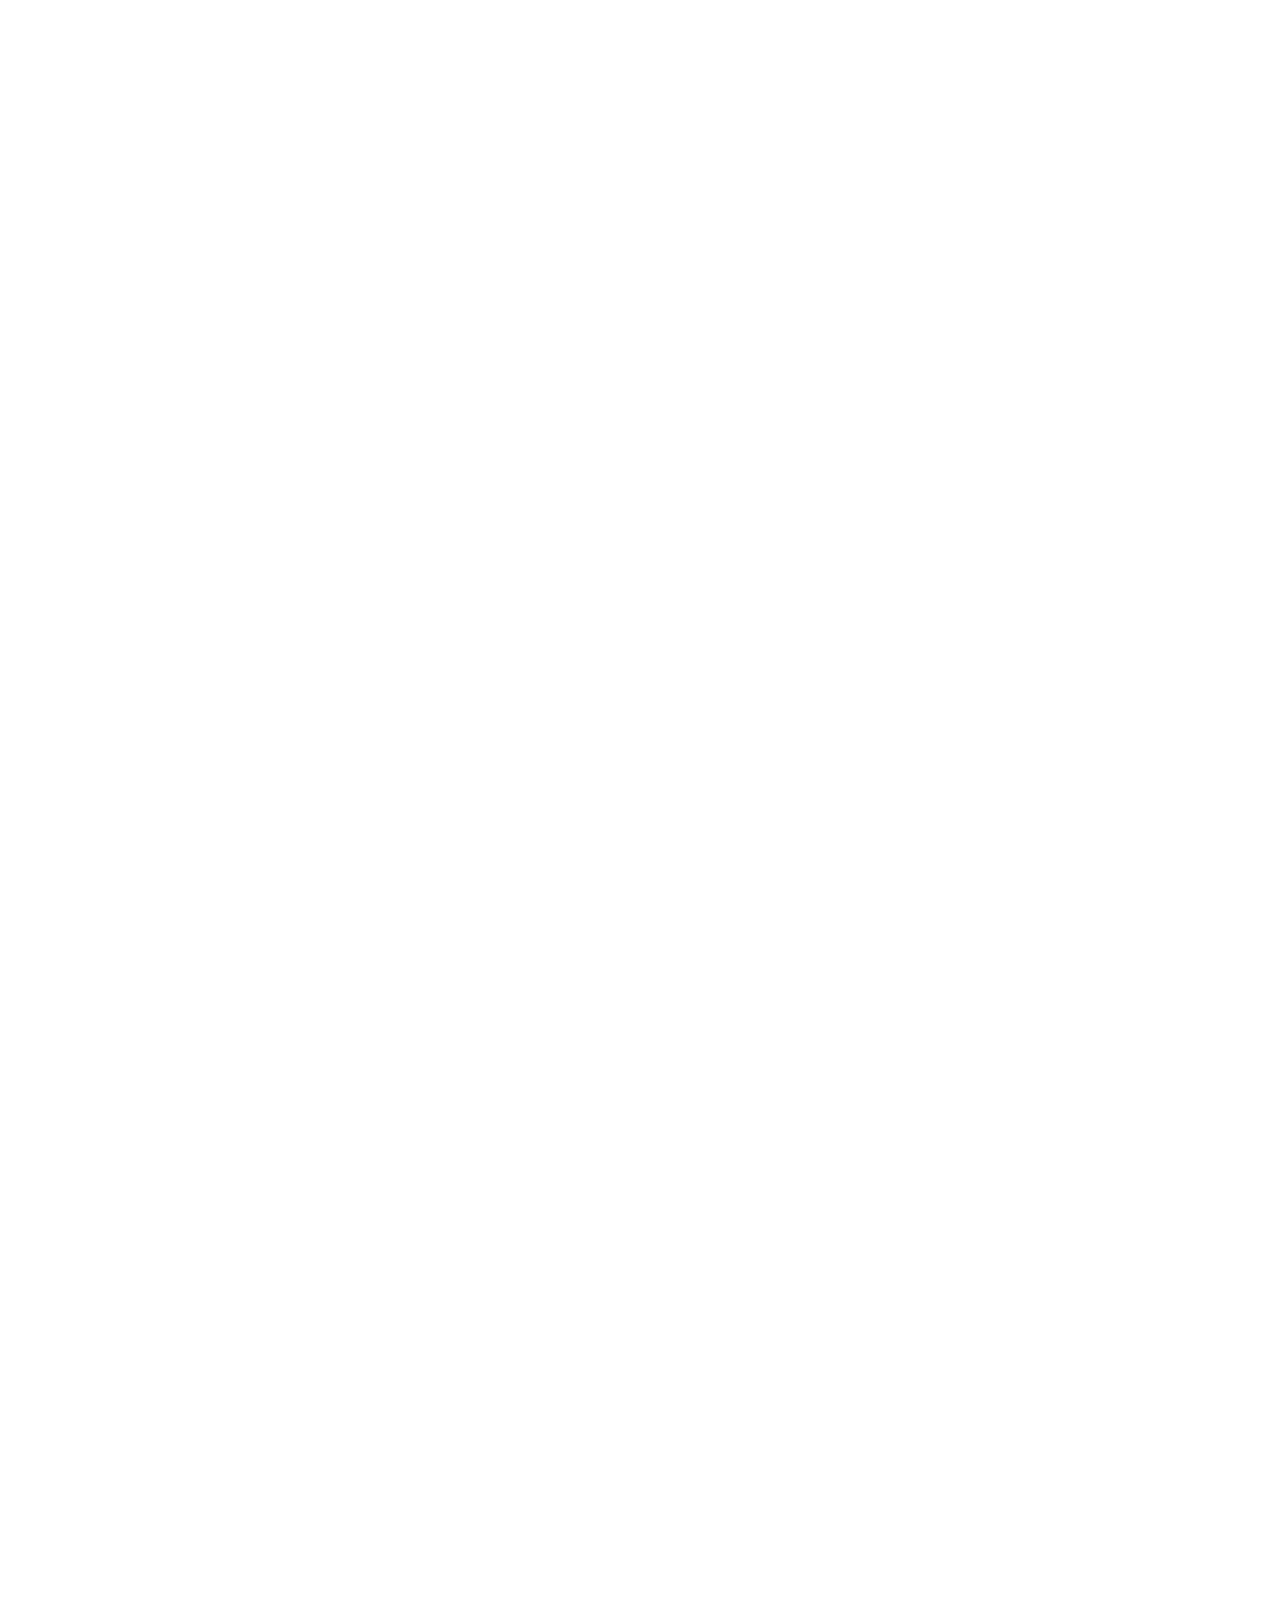
==== commit 4e0c72ee: "mejora de diseno" ====
--- a/index.html
+++ b/index.html
@@ -19,16 +19,25 @@
 <body>
   <!-- Contenedor de animación de pétalos, fijo sobre toda la página -->
   <div class="petalos-contenedor" id="petalosContenedor"></div>
-  <div class="decoracion-flor decoracion-flor--superior"></div>
-  <!-- SECCIÓN 1: Cita bíblica + Monograma -->
+
+  <!-- SECCIÓN 1: El Hero / Portada (De borde a borde de la pantalla) -->
+  <section id="Hero-contenedor" class="decoracion-flor">
+    <div class="contenedor-imagen">
+      <img src="assets/images/rosa-esquina-1.png" alt="fondo portada">
+
+      <!-- Cita Biblica-->
+      <div class="texto-encima">
+        <p class="cita-biblica">
+          "Un cordón de tres dobleces no se rompe<br>
+          fácilmente."<br>
+          <span class="cita-referencia">Ecl 4:12</span>
+        </p>
+      </div>
+    </div>
+  </section>
+  
   <section id="portada" class="seccion-portada">
-    
-    <p class="cita-biblica">
-      "Un cordón de tres dobleces no se rompe<br>
-      fácilmente."<br>
-      <span class="cita-referencia">Ecl 4:12</span>
-    </p>
-
+    <!-- SECCIÓN 1: Monograma -->
     <div class="monograma">
       <span class="monograma-letra monograma-item" style="--orden: 1;">M</span>
       <span class="monograma-separador monograma-item" style="--orden: 2;">|</span>
@@ -38,7 +47,6 @@
     <p class="subtitulo-boda">Nuestra Boda</p>
   </section>
 
-  <!-- Acá van a ir las siguientes secciones (2, 3, 4...) a medida que las armemos -->
   <!-- SECCIÓN 2: Foto de la pareja -->
   <section id="foto-pareja" class="seccion-foto">
     <div class="foto-contenedor">
@@ -198,65 +206,84 @@
 
   <!-- SECCIÓN 12: Confirmación de asistencia -->
   <section id="confirmacion" class="seccion-confirmacion">
-    <h3 class="confirmacion-titulo">Confirma tu Asistencia</h3>
-
-    <p class="confirmacion-fecha-limite">
-      Te agradeceríamos que nos confirmaras tu asistencia antes del  <span id="fechaLimiteTexto">--</span>
-    </p>
-
-    <div class="countdown-rsvp" id="countdownRSVP">
-      <div class="countdown-item">
-        <span class="countdown-numero" id="rsvpDias">00</span>
-        <span class="countdown-label">Días</span>
-      </div>
-      <div class="countdown-item">
-        <span class="countdown-numero" id="rsvpHoras">00</span>
-        <span class="countdown-label">Horas</span>
-      </div>
-      <div class="countdown-item">
-        <span class="countdown-numero" id="rsvpMinutos">00</span>
-        <span class="countdown-label">Min</span>
-      </div>
-    </div>
-
-    <!-- Formulario RSVP -->
-    <div class="rsvp-form" id="rsvpForm">
-      <p class="rsvp-pregunta">¿Nos acompañarás?</p>
-
-      <div class="rsvp-botones">
-        <button type="button" class="btn-rsvp btn-rsvp--si" id="btnConfirmarSi">
-          Sí, asistiré
-        </button>
-        <button type="button" class="btn-rsvp btn-rsvp--no" id="btnConfirmarNo">
-          No podré asistir
-        </button>
-      </div>
-
-      <!-- Se muestra solo si elige "Sí" -->
-      <div class="rsvp-detalles" id="rsvpDetalles" style="display: none;">
-        <label class="rsvp-label" for="pasesConfirmados">
-          ¿Cuántos de los pases asignados asistirán?
-        </label>
-        <select id="pasesConfirmados" class="rsvp-select"></select>
-
-        <label class="rsvp-label" for="mensajeNovios">
-          Déjanos un mensaje (opcional)
-        </label>
-        <textarea id="mensajeNovios" class="rsvp-textarea" rows="3"
-          placeholder="¡Los esperamos con muchas ganas!"></textarea>
-
-        <button type="button" class="btn-rsvp-enviar" id="btnEnviarRSVP">
-          Enviar confirmación
-        </button>
-      </div>
-    </div>
-
-    <!-- Mensaje de agradecimiento post-confirmación -->
-    <div class="rsvp-gracias" id="rsvpGracias" style="display: none;">
-      <p class="rsvp-gracias-texto">¡Gracias por confirmar!</p>
-      <p class="rsvp-gracias-sub">Te esperamos con mucha alegría 💛</p>
-    </div>
-  </section>
+    <div class="confirmacion-card">
+ 
+      <span class="confirmacion-icono">💍</span>
+ 
+      <h3 class="confirmacion-titulo">Confirma tu Asistencia</h3>
+      <div class="confirmacion-divisor"></div>
+ 
+      <p class="confirmacion-fecha-limite">
+        Te agradeceríamos que nos confirmaras tu asistencia antes del
+        <span id="fechaLimiteTexto">--</span>
+      </p>
+ 
+      <div class="countdown-rsvp" id="countdownRSVP">
+        <div class="countdown-item">
+          <span class="countdown-numero" id="rsvpDias">00</span>
+          <span class="countdown-label">Días</span>
+        </div>
+        <span class="countdown-separador">:</span>
+        <div class="countdown-item">
+          <span class="countdown-numero" id="rsvpHoras">00</span>
+          <span class="countdown-label">Horas</span>
+        </div>
+        <span class="countdown-separador">:</span>
+        <div class="countdown-item">
+          <span class="countdown-numero" id="rsvpMinutos">00</span>
+          <span class="countdown-label">Min</span>
+        </div>
+      </div>
+ 
+      <div class="confirmacion-separador-floral">
+        <span></span>
+        <svg width="18" height="18" viewBox="0 0 24 24" fill="none">
+          <path d="M12 21C12 21 4 14.5 4 9C4 6 6.5 4 9 4C10.5 4 12 5 12 6C12 5 13.5 4 15 4C17.5 4 20 6 20 9C20 14.5 12 21 12 21Z" fill="#C97B85"/>
+        </svg>
+        <span></span>
+      </div>
+ 
+      <!-- Formulario RSVP -->
+      <div class="rsvp-form" id="rsvpForm">
+        <p class="rsvp-pregunta">¿Nos acompañarás?</p>
+ 
+        <div class="rsvp-botones">
+          <button type="button" class="btn-rsvp btn-rsvp--si" id="btnConfirmarSi">
+            <span class="btn-rsvp-icono">✓</span> Sí, asistiré
+          </button>
+          <button type="button" class="btn-rsvp btn-rsvp--no" id="btnConfirmarNo">
+            No podré asistir
+          </button>
+        </div>
+ 
+        <!-- Se muestra solo si elige "Sí" -->
+        <div class="rsvp-detalles" id="rsvpDetalles" style="display: none;">
+          <label class="rsvp-label" for="pasesConfirmados">
+            ¿Cuántos de los pases asignados asistirán?
+          </label>
+          <select id="pasesConfirmados" class="rsvp-select"></select>
+ 
+          <label class="rsvp-label" for="mensajeNovios">
+            Déjanos un mensaje (opcional)
+          </label>
+          <textarea id="mensajeNovios" class="rsvp-textarea" rows="3"
+            placeholder="¡Los esperamos con muchas ganas!"></textarea>
+ 
+          <button type="button" class="btn-rsvp-enviar" id="btnEnviarRSVP">
+            Enviar confirmación
+          </button>
+        </div>
+      </div>
+ 
+      <!-- Mensaje de agradecimiento post-confirmación -->
+      <div class="rsvp-gracias" id="rsvpGracias" style="display: none;">
+        <span class="rsvp-gracias-icono">🤍</span>
+        <p class="rsvp-gracias-texto">¡Gracias por confirmar!</p>
+        <p class="rsvp-gracias-sub">Te esperamos con mucha alegría</p>
+      </div>
+    </section>
+
+  <!-- contenedor foto pie-->
   <section id="foto-pie" class="seccion-pie">
     <div class="pie-contenedor">
       <img src="assets/images/fotopie.jpg" alt="foto final" class="foto-pareja-pie">
--- a/css/main.css
+++ b/css/main.css
@@ -60,6 +60,10 @@
   will-change: transform;
 }
 
+html {
+  overflow-x: hidden;
+  width: 100%;
+}
 
 body {
   font-family: var(--font-sans);
@@ -79,6 +83,63 @@
   font-weight: 500;
 }
 
+/* --- Nueva sección para la imagen de portada de borde a borde --- */
+.decoracion-flor {
+  position: relative;
+  width: 100%;
+  margin: 0;
+  padding: 0;
+  overflow: hidden;
+}
+
+.decoracion-flor div {
+  position: relative;
+  width: 100%;
+}
+
+.decoracion-flor img {
+  width: 100%;
+  height: auto;
+  display: block;
+  object-fit: cover;
+
+  /* El truco del Fade/Máscara: Ajusta el 50% si quieres que empiece a difuminarse más arriba o más abajo */
+  -webkit-mask-image: linear-gradient(to bottom, rgba(0,0,0,1) 50%, rgba(0,0,0,0) 100%);
+  mask-image: linear-gradient(to bottom, rgba(0,0,0,1) 50%, rgba(0,0,0,0) 100%);
+}
+
+/* Contenedor absoluto para que la cita bíblica flote justo encima del fade */
+.texto-encima {
+  position: absolute;
+  bottom: 8%; /* Lo empuja hacia abajo, donde se desvanece la rosa */
+  left: 50%;
+  transform: translateX(-50%);
+  width: 100%;
+  display: flex;
+  justify-content: center;
+  z-index: 10;
+}
+
+.cita-biblica {
+  font-family: var(--font-serif);
+  font-size: var(--fs-subtitulo);
+  font-style: italic;
+  color: var(--color-texto-suave);
+  line-height: 1.6;
+  max-width: 320px;
+  margin-top: 1rem;
+  text-align: center;
+}
+
+.cita-referencia {
+  display: inline-block;
+  margin-top: 0.5rem;
+  font-size: var(--fs-pequeno);
+  letter-spacing: 1px;
+  text-transform: uppercase;
+  color: var(--color-texto);
+}
+
 .seccion-portada {
   position: relative;
   text-align: center;
@@ -89,38 +150,6 @@
   align-items: center;
   justify-content: flex-start;
   gap: 2rem;
-}
-
-.decoracion-flor--superior {
-  width: 100%;
-  aspect-ratio: 16/9;
-  background-image: url('../assets/images/rosa-esquina-1.png');
-  background-size: cover;
-  background-repeat: no-repeat;
-  position: relative;
-  top: 0;
-  right: 0;
-  opacity: 0.9;
-  z-index: -1;
-}
-
-.cita-biblica {
-  font-family: var(--font-serif);
-  font-size: var(--fs-subtitulo);
-  font-style: italic;
-  color: var(--color-texto-suave);
-  line-height: 1.6;
-  max-width: 320px;
-  margin-top: 1rem;
-}
-
-.cita-referencia {
-  display: inline-block;
-  margin-top: 0.5rem;
-  font-size: var(--fs-pequeno);
-  letter-spacing: 1px;
-  text-transform: uppercase;
-  color: var(--color-texto);
 }
 
 .monograma {
@@ -684,71 +713,129 @@
 
 /* === SECCIÓN 12: Confirmación de asistencia === */
 .seccion-confirmacion {
+  display: flex;
+  justify-content: center;
+  padding-top: 2.5rem;
+  padding-bottom: 2.5rem;
+}
+ 
+.confirmacion-card {
+  width: 100%;
+  max-width: 340px;
+  background-color: #fff;
+  border: 1px solid var(--color-rosa);
+  border-radius: 20px;
+  box-shadow: var(--sombra-suave);
+  padding: 2.2rem 1.6rem;
+  display: flex;
+  flex-direction: column;
+  align-items: center;
+  gap: 0.6rem;
   text-align: center;
-  display: flex;
-  flex-direction: column;
-  align-items: center;
-  gap: 1rem;
-  padding-top: 3rem;
-  padding-bottom: 3.5rem;
-}
-
+}
+ 
+.confirmacion-icono {
+  font-size: 1.8rem;
+  margin-bottom: 0.2rem;
+}
+ 
 .confirmacion-titulo {
   font-family: var(--font-serif);
   font-size: var(--fs-titulo);
   font-weight: 600;
   text-transform: uppercase;
+  letter-spacing: 1.5px;
+  color: var(--color-texto);
+}
+ 
+.confirmacion-divisor {
+  width: 40px;
+  height: 2px;
+  background-color: var(--color-rosa);
+  margin: 0.4rem 0 0.8rem 0;
+  border-radius: 2px;
+}
+ 
+.confirmacion-fecha-limite {
+  font-family: var(--font-sans);
+  font-size: var(--fs-pequeno);
+  color: var(--color-texto-suave);
+  max-width: 260px;
+  line-height: 1.6;
+}
+ 
+.countdown-rsvp {
+  display: flex;
+  align-items: center;
+  gap: 0.6rem;
+  margin: 1.2rem 0 1.4rem 0;
+}
+ 
+.countdown-separador {
+  font-family: var(--font-serif);
+  font-size: 1.4rem;
+  color: var(--color-rosa);
+  font-weight: 600;
+  transform: translateY(-8px);
+}
+ 
+.countdown-item {
+  display: flex;
+  flex-direction: column;
+  align-items: center;
+  background: linear-gradient(160deg, var(--color-rosa) 0%, var(--color-amarillo-palido) 130%);
+  border-radius: 14px;
+  padding: 0.7rem 0.9rem;
+  min-width: 58px;
+  box-shadow: 0 2px 8px rgba(201, 123, 133, 0.15);
+}
+ 
+.countdown-numero {
+  font-family: var(--font-serif);
+  font-size: 1.6rem;
+  font-weight: 600;
+  color: var(--color-texto);
+  display: inline-block;
+  transition: transform 0.3s ease;
+}
+ 
+.countdown-numero.flip {
+  animation: numeroFlip 0.4s ease;
+}
+ 
+.countdown-label {
+  font-family: var(--font-sans);
+  font-size: 0.62rem;
+  text-transform: uppercase;
   letter-spacing: 1px;
-  color: var(--color-texto);
-}
-
-.confirmacion-fecha-limite {
-  font-family: var(--font-sans);
-  font-size: var(--fs-pequeno);
-  color: var(--color-texto-suave);
-  max-width: 260px;
-}
-
-.countdown-rsvp {
-  display: flex;
-  gap: 1rem;
-  margin: 0.8rem 0 1.5rem 0;
-}
-
-.countdown-item {
-  display: flex;
-  flex-direction: column;
-  align-items: center;
-  background-color: var(--color-rosa);
-  border-radius: 12px;
-  padding: 0.6rem 0.9rem;
-  min-width: 55px;
-}
-
-.countdown-numero {
-  font-family: var(--font-sans);
-  font-size: 1.4rem;
-  font-weight: 600;
-  color: var(--color-texto);
-}
-
-.countdown-label {
-  font-family: var(--font-sans);
-  font-size: 0.65rem;
-  text-transform: uppercase;
-  letter-spacing: 1px;
-  color: var(--color-texto-suave);
-}
-
+  color: var(--color-texto-suave);
+  margin-top: 0.15rem;
+}
+ 
 .countdown-rsvp.countdown-urgente .countdown-item {
-  background-color: var(--color-rosa-oscuro);
-}
-
+  background: linear-gradient(160deg, var(--color-rosa-oscuro) 0%, var(--color-rosa) 130%);
+}
+ 
 .countdown-rsvp.countdown-urgente .countdown-numero,
 .countdown-rsvp.countdown-urgente .countdown-label {
   color: #fff;
 }
-
+ 
+.confirmacion-separador-floral {
+  display: flex;
+  align-items: center;
+  gap: 0.6rem;
+  width: 100%;
+  margin: 0.4rem 0 1rem 0;
+}
+ 
+.confirmacion-separador-floral span {
+  flex: 1;
+  height: 1px;
+  background-color: var(--color-rosa);
+  opacity: 0.6;
+}
+ 
 .rsvp-form {
   width: 100%;
   max-width: 320px;
@@ -757,45 +844,60 @@
   align-items: center;
   gap: 1rem;
 }
-
+ 
 .rsvp-pregunta {
   font-family: var(--font-serif);
   font-size: var(--fs-subtitulo);
   font-style: italic;
   color: var(--color-texto);
 }
-
+ 
 .rsvp-botones {
   display: flex;
-  gap: 1rem;
-  width: 100%;
-}
-
+  gap: 0.8rem;
+  width: 100%;
+}
+ 
 .btn-rsvp {
   flex: 1;
-  padding: 0.8rem 1rem;
+  padding: 0.85rem 0.8rem;
   border: 2px solid var(--color-rosa-oscuro);
   border-radius: 30px;
   background-color: transparent;
   color: var(--color-rosa-oscuro);
   font-family: var(--font-sans);
-  font-size: var(--fs-pequeno);
+  font-size: 0.8rem;
   font-weight: 600;
   cursor: pointer;
   transition: all 0.2s ease;
-}
-
-.btn-rsvp--si.activo {
+  display: flex;
+  align-items: center;
+  justify-content: center;
+  gap: 0.3rem;
+}
+ 
+.btn-rsvp-icono {
+  font-size: 0.85rem;
+}
+ 
+.btn-rsvp--si {
   background-color: var(--color-rosa-oscuro);
   color: #fff;
-}
-
+  box-shadow: 0 4px 12px rgba(201, 123, 133, 0.3);
+}
+ 
+.btn-rsvp--si.activo {
+  background-color: var(--color-texto);
+  border-color: var(--color-texto);
+  color: #fff;
+}
+ 
 .btn-rsvp--no.activo {
   background-color: var(--color-texto-suave);
   border-color: var(--color-texto-suave);
   color: #fff;
 }
-
+ 
 .rsvp-detalles {
   width: 100%;
   display: flex;
@@ -804,14 +906,14 @@
   margin-top: 0.5rem;
   animation: aparecer 0.4s ease;
 }
-
+ 
 .rsvp-label {
   font-family: var(--font-sans);
   font-size: var(--fs-pequeno);
   color: var(--color-texto-suave);
   text-align: left;
 }
-
+ 
 .rsvp-select,
 .rsvp-textarea {
   width: 100%;
@@ -824,10 +926,17 @@
   color: var(--color-texto);
   resize: none;
 }
-
+ 
+.rsvp-select:focus,
+.rsvp-textarea:focus {
+  outline: none;
+  border-color: var(--color-rosa-oscuro);
+}
+ 
 .btn-rsvp-enviar {
   margin-top: 0.5rem;
   padding: 0.9rem;
+  width: 100%;
   background-color: var(--color-azul);
   color: var(--color-texto);
   font-family: var(--font-sans);
@@ -838,207 +947,36 @@
   cursor: pointer;
   transition: background-color 0.2s ease;
 }
-
+ 
 .btn-rsvp-enviar:hover {
   background-color: var(--color-azul-oscuro);
   color: #fff;
 }
-
+ 
 .rsvp-gracias {
-  padding: 2rem;
-}
-
+  padding: 1.5rem 0.5rem;
+  display: flex;
+  flex-direction: column;
+  align-items: center;
+  gap: 0.4rem;
+}
+ 
+.rsvp-gracias-icono {
+  font-size: 1.8rem;
+  margin-bottom: 0.3rem;
+}
+ 
 .rsvp-gracias-texto {
   font-family: var(--font-script);
   font-size: 2rem;
   color: var(--color-rosa-oscuro);
 }
-
+ 
 .rsvp-gracias-sub {
   font-family: var(--font-sans);
   font-size: var(--fs-texto);
   color: var(--color-texto-suave);
-  margin-top: 0.5rem;
-}
-
-/* === SECCIÓN 12: Confirmación de asistencia === */
-.seccion-confirmacion {
-  text-align: center;
-  display: flex;
-  flex-direction: column;
-  align-items: center;
-  gap: 1rem;
-  padding-top: 3rem;
-  padding-bottom: 3.5rem;
-}
-
-.confirmacion-titulo {
-  font-family: var(--font-serif);
-  font-size: var(--fs-titulo);
-  font-weight: 600;
-  text-transform: uppercase;
-  letter-spacing: 1px;
-  color: var(--color-texto);
-}
-
-.confirmacion-fecha-limite {
-  font-family: var(--font-sans);
-  font-size: var(--fs-pequeno);
-  color: var(--color-texto-suave);
-  max-width: 260px;
-}
-
-.countdown-rsvp {
-  display: flex;
-  gap: 1rem;
-  margin: 0.8rem 0 1.5rem 0;
-}
-
-.countdown-item {
-  display: flex;
-  flex-direction: column;
-  align-items: center;
-  background-color: var(--color-rosa);
-  border-radius: 12px;
-  padding: 0.6rem 0.9rem;
-  min-width: 55px;
-}
-
-.countdown-numero {
-  font-family: var(--font-sans);
-  font-size: 1.4rem;
-  font-weight: 600;
-  color: var(--color-texto);
-}
-
-.countdown-label {
-  font-family: var(--font-sans);
-  font-size: 0.65rem;
-  text-transform: uppercase;
-  letter-spacing: 1px;
-  color: var(--color-texto-suave);
-}
-
-.countdown-rsvp.countdown-urgente .countdown-item {
-  background-color: var(--color-rosa-oscuro);
-}
-
-.countdown-rsvp.countdown-urgente .countdown-numero,
-.countdown-rsvp.countdown-urgente .countdown-label {
-  color: #fff;
-}
-
-.rsvp-form {
-  width: 100%;
-  max-width: 320px;
-  display: flex;
-  flex-direction: column;
-  align-items: center;
-  gap: 1rem;
-}
-
-.rsvp-pregunta {
-  font-family: var(--font-serif);
-  font-size: var(--fs-subtitulo);
-  font-style: italic;
-  color: var(--color-texto);
-}
-
-.rsvp-botones {
-  display: flex;
-  gap: 1rem;
-  width: 100%;
-}
-
-.btn-rsvp {
-  flex: 1;
-  padding: 0.8rem 1rem;
-  border: 2px solid var(--color-rosa-oscuro);
-  border-radius: 30px;
-  background-color: transparent;
-  color: var(--color-rosa-oscuro);
-  font-family: var(--font-sans);
-  font-size: var(--fs-pequeno);
-  font-weight: 600;
-  cursor: pointer;
-  transition: all 0.2s ease;
-}
-
-.btn-rsvp--si.activo {
-  background-color: var(--color-rosa-oscuro);
-  color: #fff;
-}
-
-.btn-rsvp--no.activo {
-  background-color: var(--color-texto-suave);
-  border-color: var(--color-texto-suave);
-  color: #fff;
-}
-
-.rsvp-detalles {
-  width: 100%;
-  display: flex;
-  flex-direction: column;
-  gap: 0.8rem;
-  margin-top: 0.5rem;
-  animation: aparecer 0.4s ease;
-}
-
-
-.rsvp-label {
-  font-family: var(--font-sans);
-  font-size: var(--fs-pequeno);
-  color: var(--color-texto-suave);
-  text-align: left;
-}
-
-.rsvp-select,
-.rsvp-textarea {
-  width: 100%;
-  padding: 0.7rem;
-  border: 1px solid var(--color-rosa);
-  border-radius: 10px;
-  font-family: var(--font-sans);
-  font-size: var(--fs-texto);
-  background-color: #fff;
-  color: var(--color-texto);
-  resize: none;
-}
-
-.btn-rsvp-enviar {
-  margin-top: 0.5rem;
-  padding: 0.9rem;
-  background-color: var(--color-azul);
-  color: var(--color-texto);
-  font-family: var(--font-sans);
-  font-size: var(--fs-texto);
-  font-weight: 600;
-  border: none;
-  border-radius: 30px;
-  cursor: pointer;
-  transition: background-color 0.2s ease;
-}
-
-.btn-rsvp-enviar:hover {
-  background-color: var(--color-azul-oscuro);
-  color: #fff;
-}
-
-.rsvp-gracias {
-  padding: 2rem;
-}
-
-.rsvp-gracias-texto {
-  font-family: var(--font-script);
-  font-size: 2rem;
-  color: var(--color-rosa-oscuro);
-}
-
-.rsvp-gracias-sub {
-  font-family: var(--font-sans);
-  font-size: var(--fs-texto);
-  color: var(--color-texto-suave);
-  margin-top: 0.5rem;
+  margin-top: 0.3rem;
 }
 
 /* === SECCIÓN foto pie */
@@ -1046,9 +984,6 @@
   padding: 0;
   display: flex;
   justify-content: center;
-  margin-left: -24px;
-  margin-right: -24px;
-  width: calc(100% + 48px);
 }
 
 .pie-contenedor {
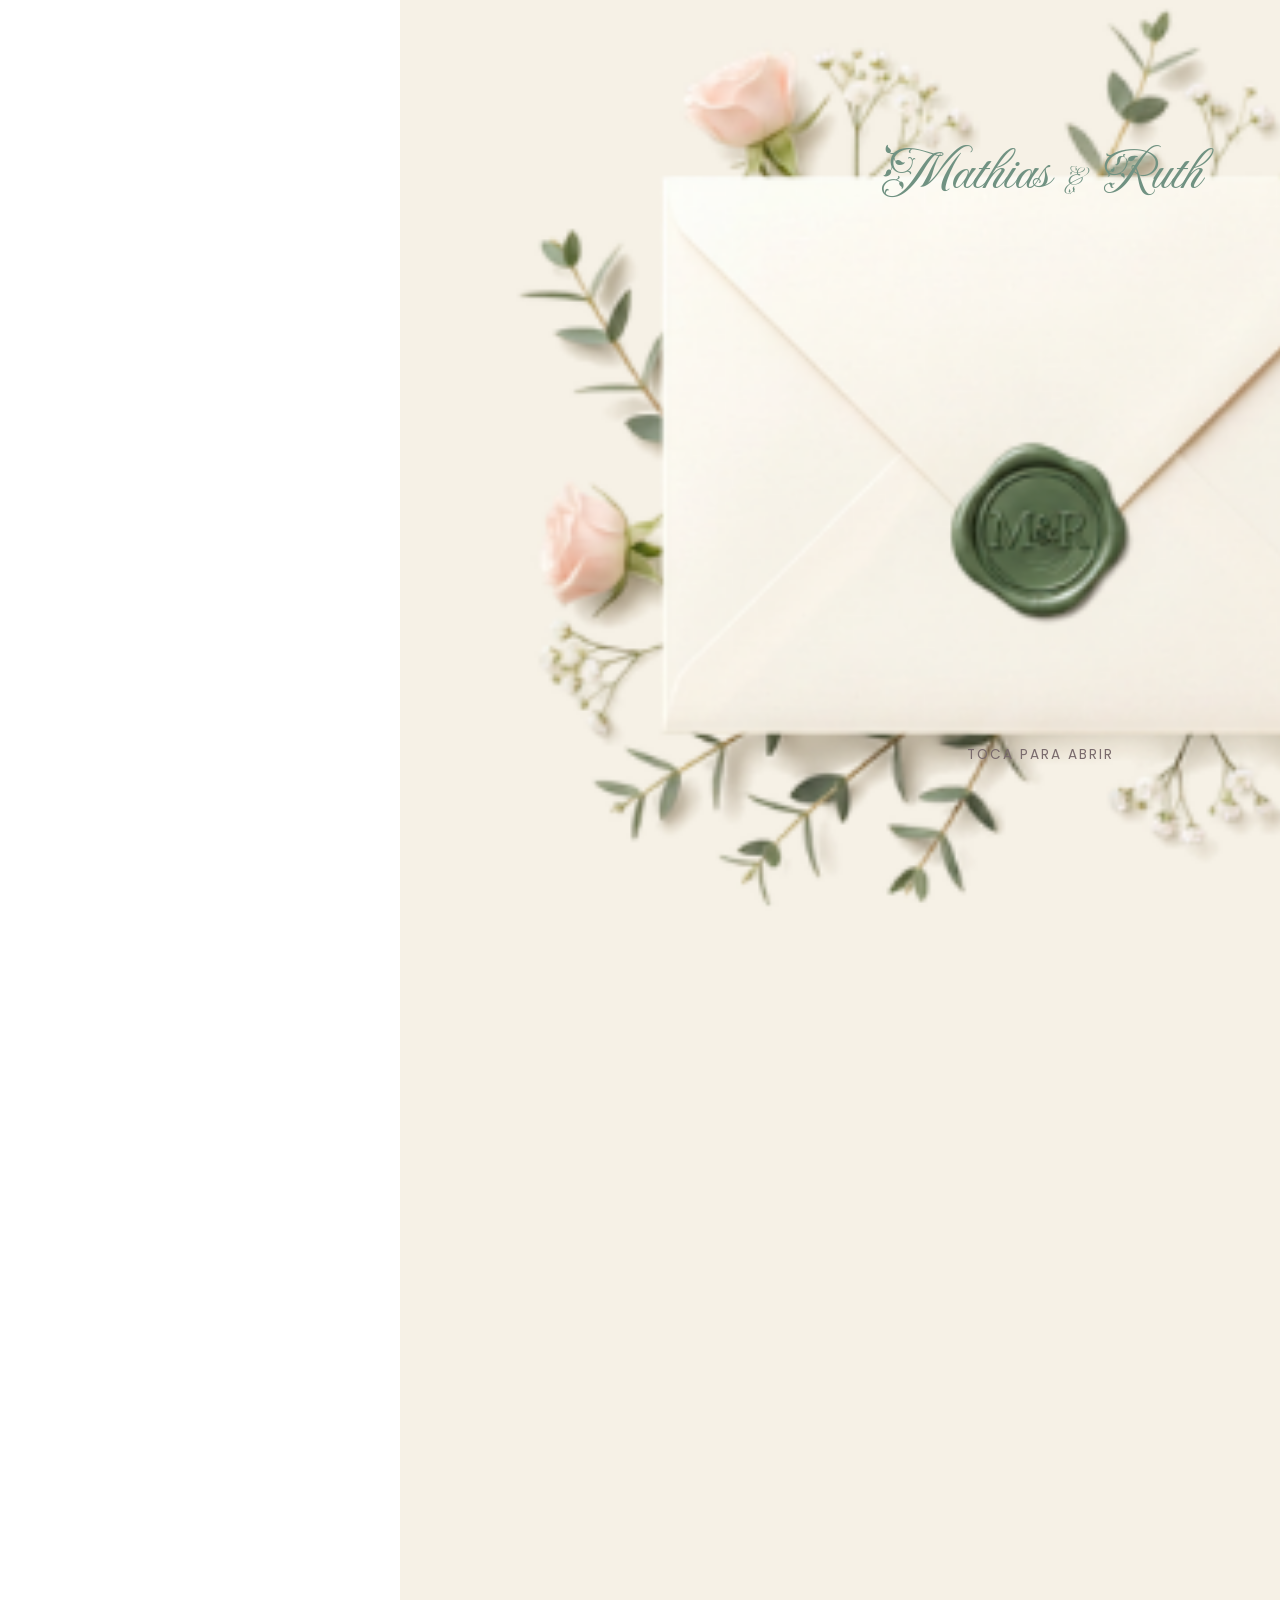
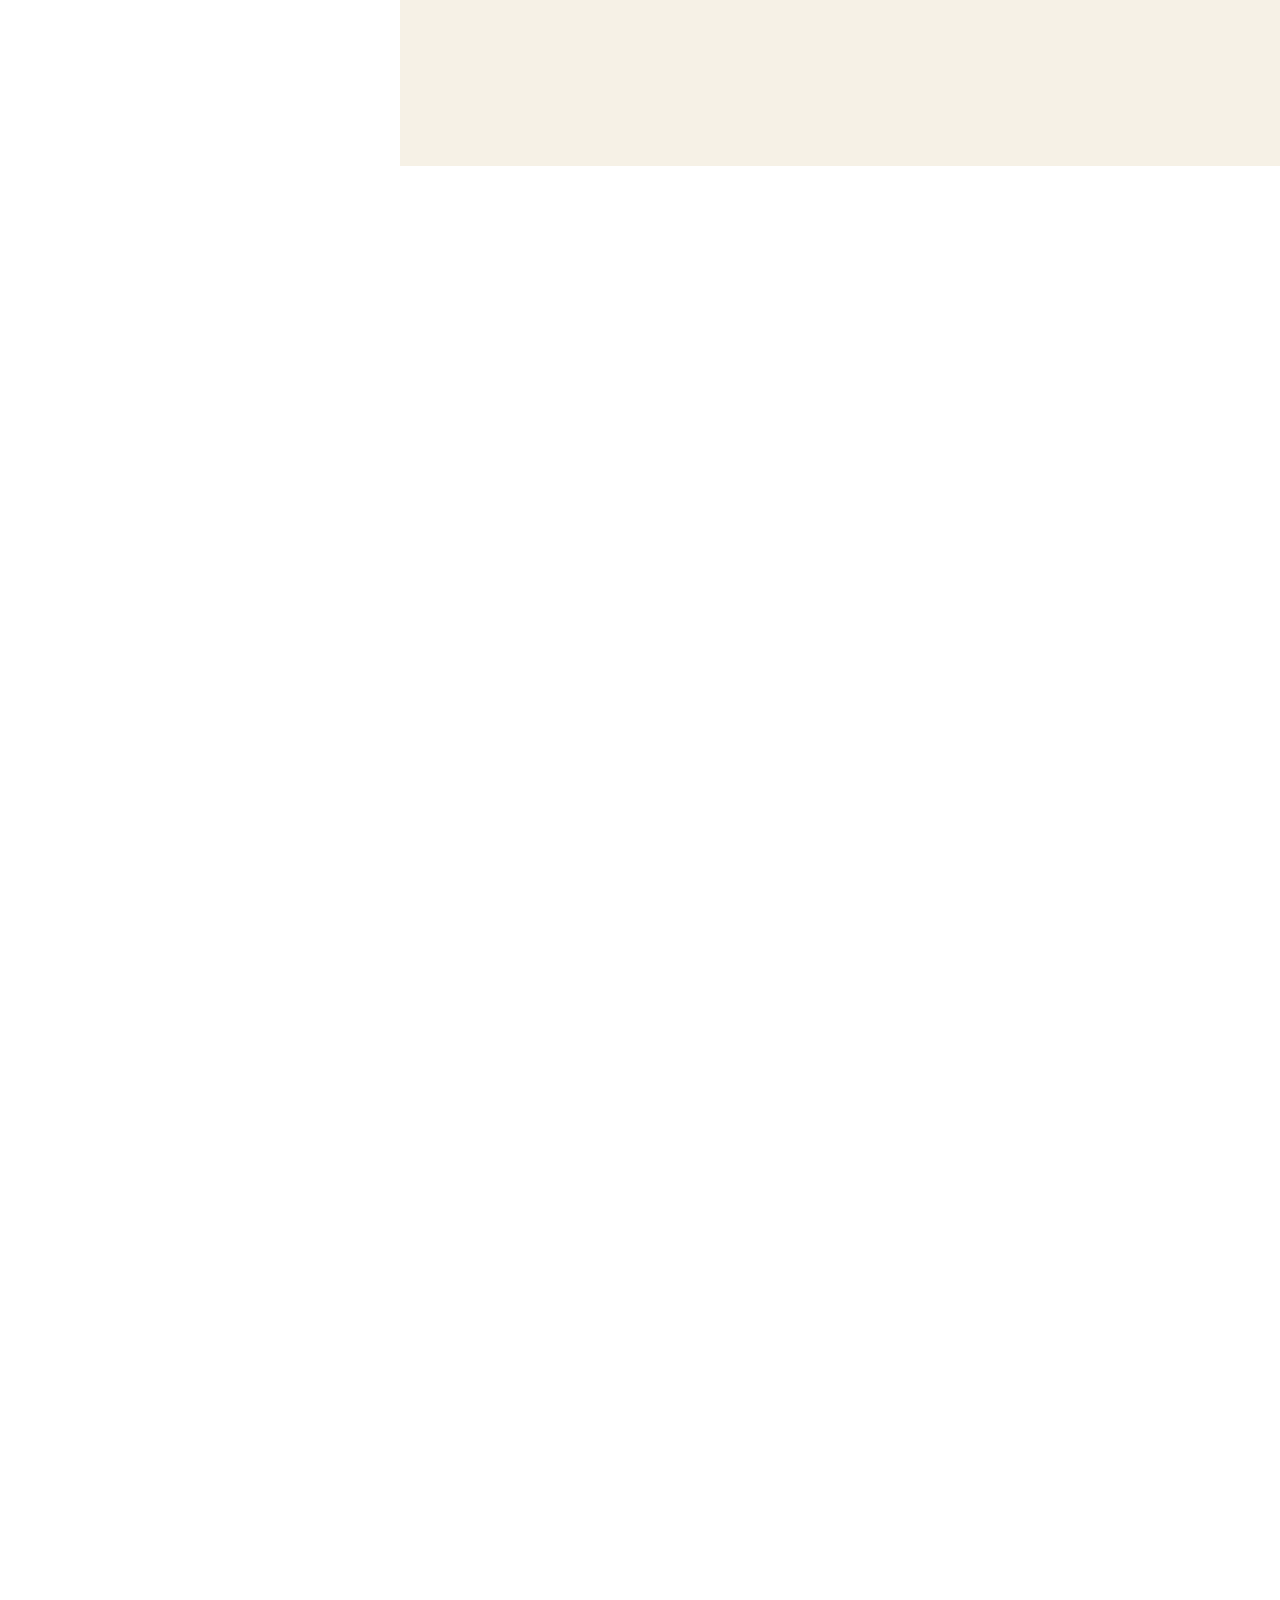
==== commit dec9f185: "nueva animacion de entrada" ====
--- a/index.html
+++ b/index.html
@@ -9,7 +9,7 @@
   <link rel="preconnect" href="https://fonts.googleapis.com">
   <link rel="preconnect" href="https://fonts.gstatic.com" crossorigin>
   <link
-    href="https://fonts.googleapis.com/css2?family=Great+Vibes&family=Cormorant+Garamond:wght@400;500;600&family=Poppins:wght@300;400;500;600&display=swap&family=MonteCarlo&display=swap"
+    href="https://fonts.googleapis.com/css2?family=Great+Vibes&family=Cormorant+Garamond:wght@400;500;600&family=Poppins:wght@300;400;500;600&display=swap&family=MonteCarlo&display=swap&family=Fleur+De+Leah&display=swap"
     rel="stylesheet">
 
   <link rel="stylesheet" href="css/variables.css">
@@ -17,6 +17,13 @@
 </head>
 
 <body>
+  <!-- Pantalla de bienvenida / sobre -->
+  <div class="splash-sobre" id="splashSobre">
+    <p class="splash-nombres">Mathias <span class="splash-ampersand">&amp;</span> Ruth</p>
+    <img src="assets/images/carta-splash.png" alt="Sobre de invitación" class="splash-imagen">
+    <p class="splash-texto">Toca para abrir</p>
+  </div>
+
   <!-- Contenedor de animación de pétalos, fijo sobre toda la página -->
   <div class="petalos-contenedor" id="petalosContenedor"></div>
 
@@ -291,6 +298,7 @@
   </section>
 
   <script type="module" src="js/supabase-client.js"></script>
+  <script type="module" src="js/splash.js"></script>
   <script type="module" src="js/rsvp.js"></script>
   <script type="module" src="js/petals.js"></script>
   <script type="module" src="js/scroll-reveal.js"></script>
--- a/css/variables.css
+++ b/css/variables.css
@@ -16,6 +16,7 @@
   --font-serif: 'Cormorant Garamond', serif;
   --font-sans: 'Poppins', sans-serif;
   --font-sigla: 'MonteCarlo', cursive;
+  --font-titulo: 'Fleur De Leah', cursive;
 
   /* === Tamaños de fuente === */
   --fs-nombre-grande: 3.5rem;     /* "Ruth & Mathias" */
--- a/css/main.css
+++ b/css/main.css
@@ -2,6 +2,75 @@
   margin: 0;
   padding: 0;
   box-sizing: border-box;
+}
+
+.splash-sobre {
+  position: fixed;
+  width: 100%;
+  height: 100%;
+  background-size: cover;
+  background-color: #f6f1e6;
+  z-index: 2000;
+  display: flex;
+  flex-direction: column;
+  align-items: center;
+  justify-content: center;
+  gap: 1.5rem;
+  cursor: pointer;
+  transition: opacity 0.7s ease, visibility 0.7s ease;
+}
+
+.splash-sobre.splash-oculto {
+  opacity: 0;
+  visibility: hidden;
+  pointer-events: none;
+}
+
+.splash-imagen {
+  max-width: 100%;
+  width: 100%;
+  object-fit: cover;
+  transition: transform 0.4s ease;
+}
+
+.splash-sobre.splash-tocado .splash-imagen {
+  transform: scale(1.08) translateY(-15px);
+}
+
+.splash-nombres {
+  font-family: var(--font-titulo);
+  font-size: 3.5rem;
+  color: var(--color-verde-salvia);
+  text-align: center;
+  opacity: 0;
+  transform: translateY(-15px);
+  animation: aparecerNombresSplash 1s ease 0.3s forwards;
+  position: absolute;
+  top: 15%;
+}
+
+.splash-ampersand {
+  color: var(--color-azul-oscuro);
+  font-size: 1.8rem;
+  margin: 0 0.3rem;
+}
+
+.splash-texto {
+  font-family: var(--font-sans);
+  font-size: var(--fs-pequeno);
+  letter-spacing: 2px;
+  text-transform: uppercase;
+  color: var(--color-texto-suave);
+  animation: pulso 1.8s ease infinite;
+  position: absolute;
+  bottom: 15%;
+  
+}
+
+/* Bloquear scroll mientras el splash está visible */
+body.splash-bloqueado {
+  overflow: hidden;
+  height: 100vh;
 }
 
 /* === Scroll reveal general === */
@@ -1045,4 +1114,19 @@
 @keyframes parpadeo {
   0%, 100% { opacity: 1; }
   50% { opacity: 0; }
+}
+@keyframes pulso {
+  0%, 100% { opacity: 0.6; }
+  50% { opacity: 1; }
+}
+
+@keyframes aparecerNombresSplash {
+  0% {
+    opacity: 0;
+    transform: translateY(-15px);
+  }
+  100% {
+    opacity: 1;
+    transform: translateY(0);
+  }
 }
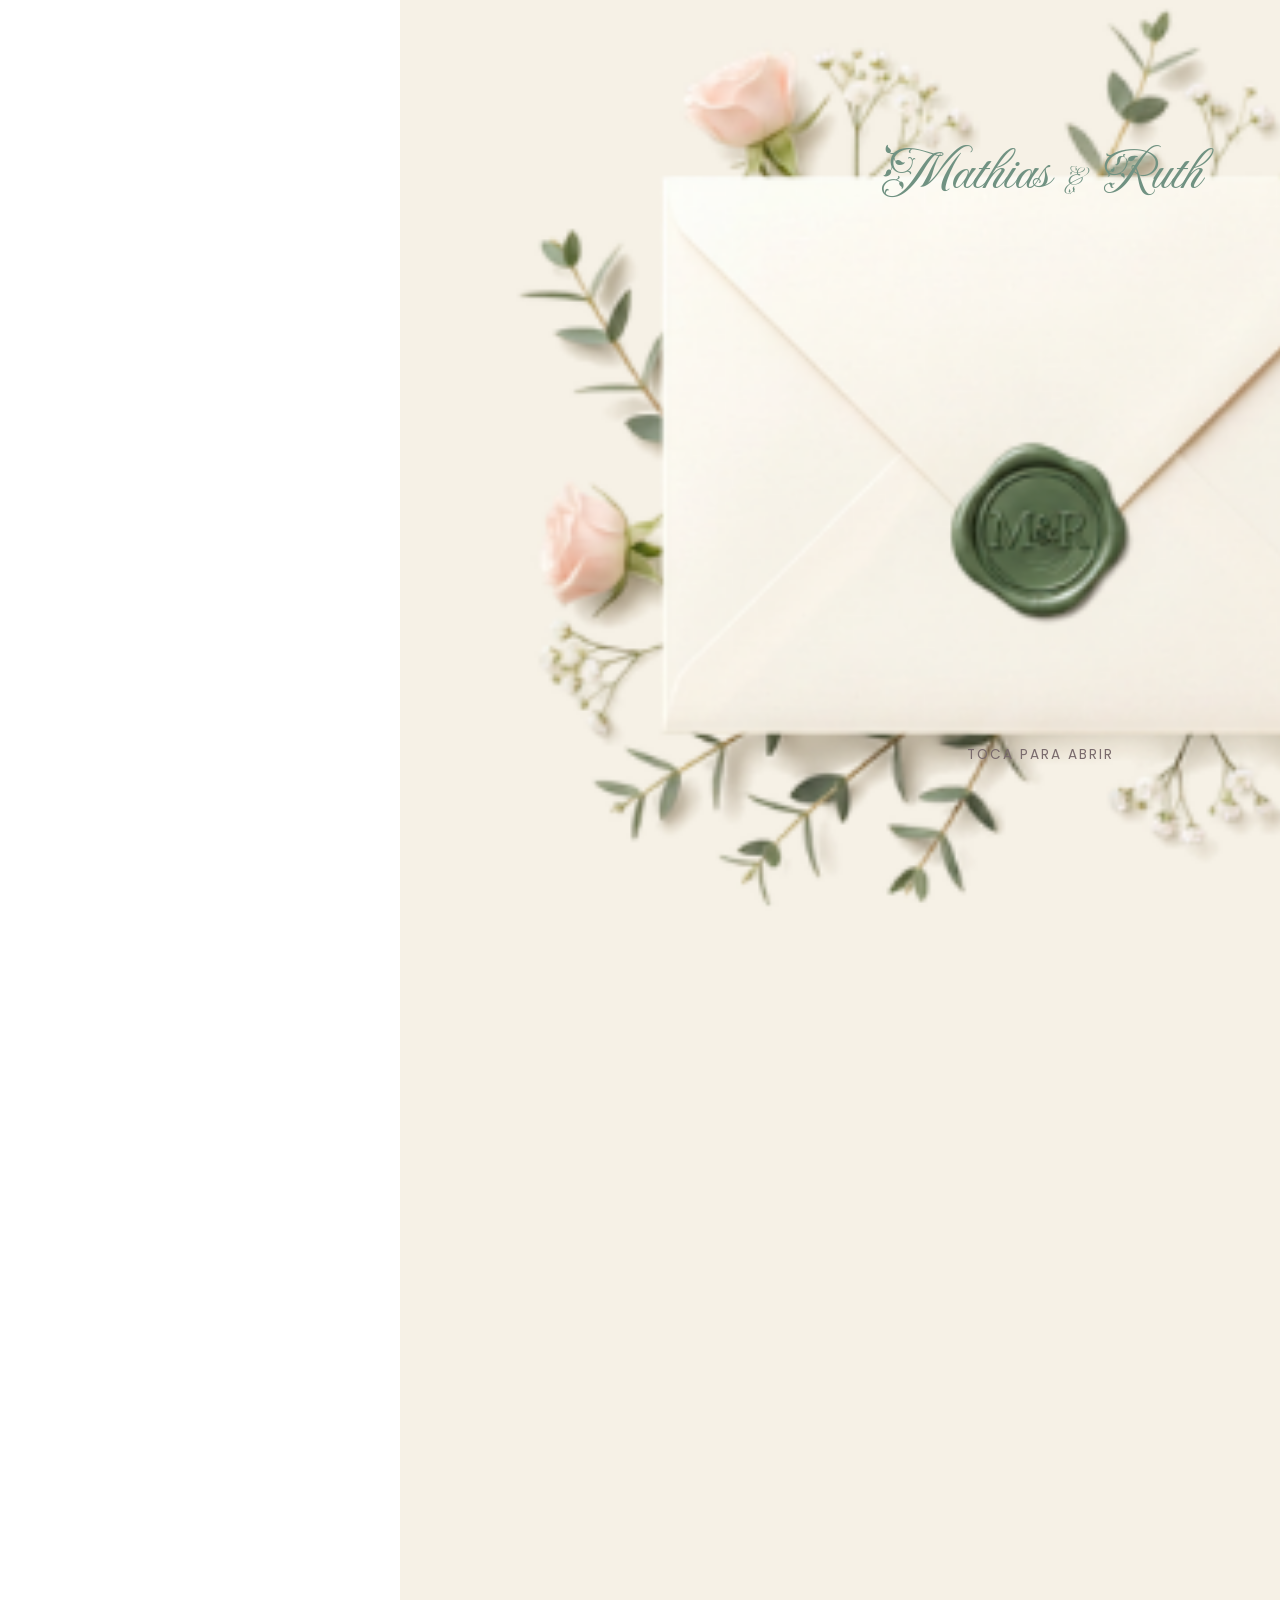
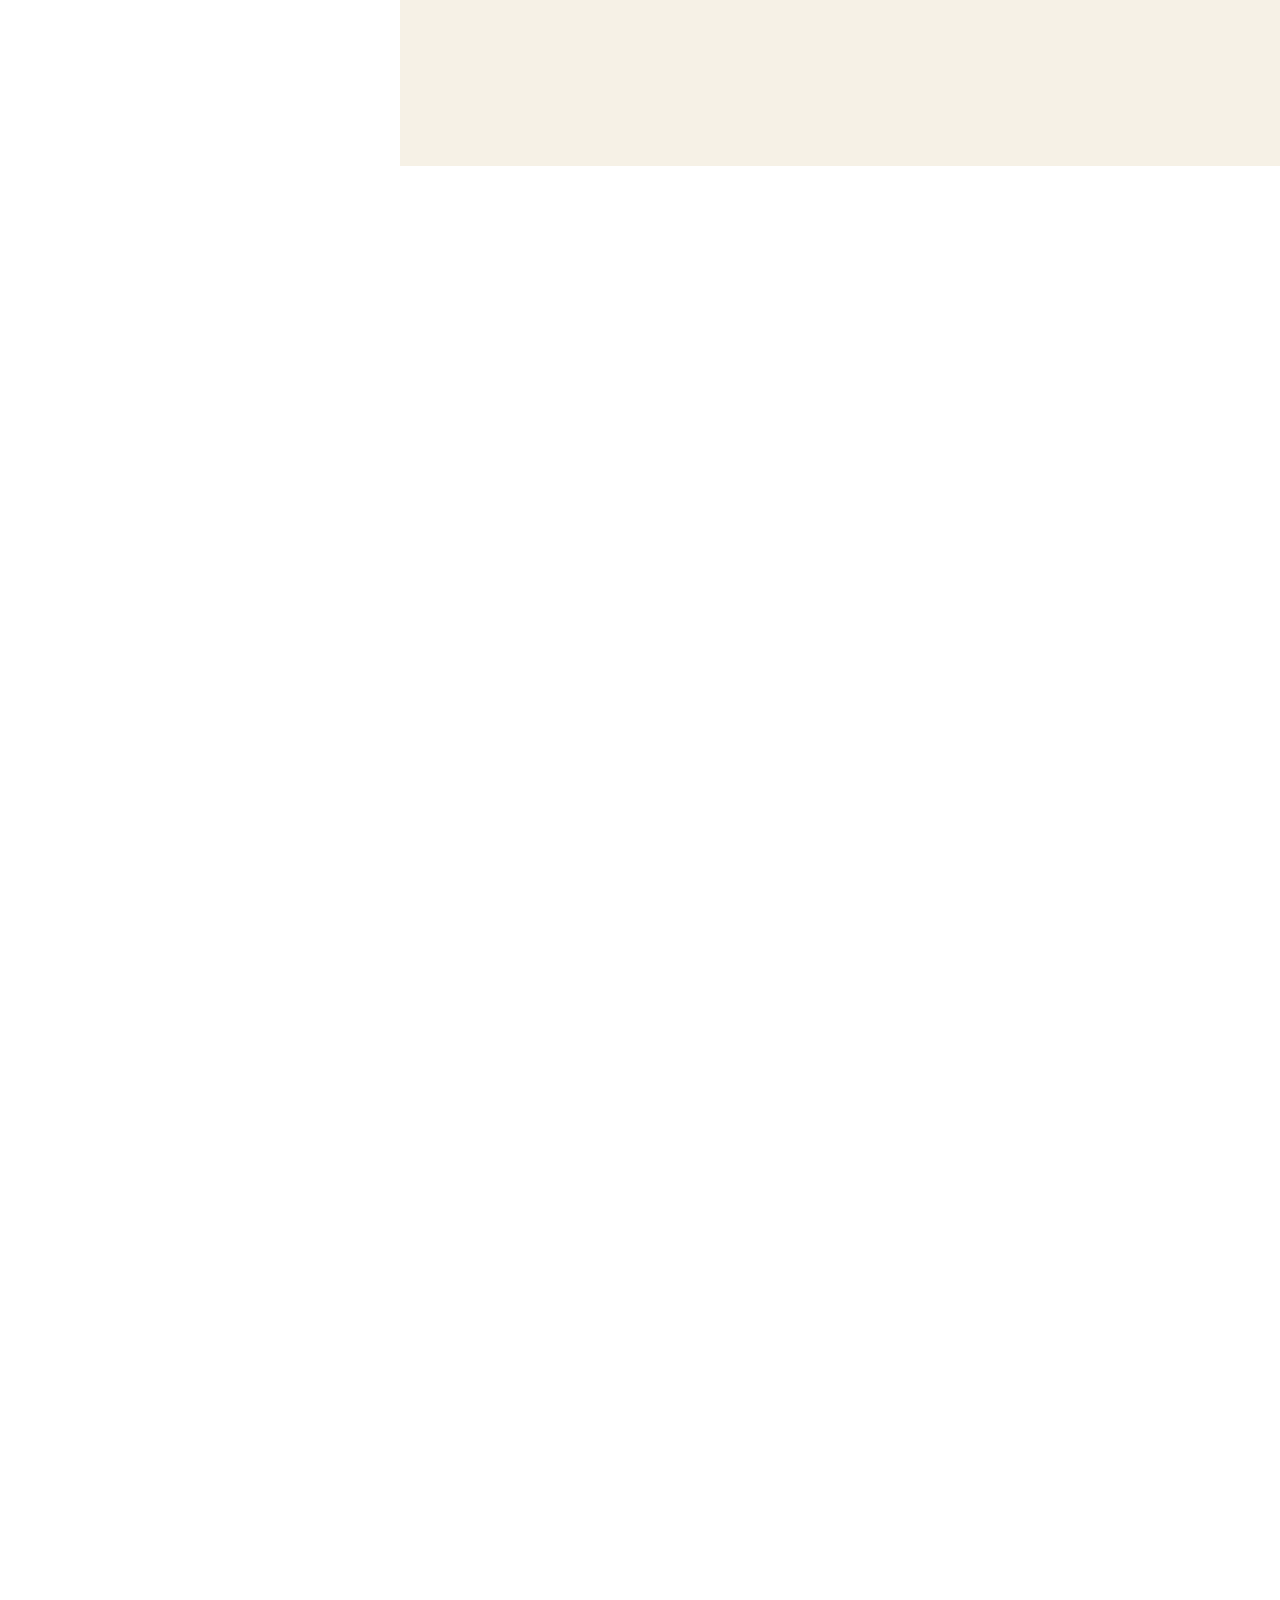
==== commit 130979ac: "Se reubico la funcion agregar calendario" ====
--- a/index.html
+++ b/index.html
@@ -5,6 +5,13 @@
   <meta charset="UTF-8">
   <meta name="viewport" content="width=device-width, initial-scale=1.0">
   <title>Mathias & Ruth - Nuestra Boda</title>
+
+  <!-- Open Graph para previsualización en WhatsApp -->
+  <meta property="og:title" content="Mathias & Ruth - Nuestra Boda">
+  <meta property="og:description" content="¡Con mucho cariño te invitamos a celebrar nuestra boda! Toca para ver los detalles y confirmar tu asistencia.">
+  <meta property="og:image" content="https://invitacion-digital-rm.vercel.app/assets/images/previsualizacion.png">
+  <meta property="og:url" content="https://invitacion-digital-rm.vercel.app">
+  <meta property="og:type" content="website">
 
   <link rel="preconnect" href="https://fonts.googleapis.com">
   <link rel="preconnect" href="https://fonts.gstatic.com" crossorigin>
@@ -262,6 +269,9 @@
             No podré asistir
           </button>
         </div>
+        <button type="button" class="btn-calendario" id="btnAgregarCalendario">
+            📅 Agregar a mi calendario
+        </button>
  
         <!-- Se muestra solo si elige "Sí" -->
         <div class="rsvp-detalles" id="rsvpDetalles" style="display: none;">
@@ -287,6 +297,10 @@
         <span class="rsvp-gracias-icono">🤍</span>
         <p class="rsvp-gracias-texto">¡Gracias por confirmar!</p>
         <p class="rsvp-gracias-sub">Te esperamos con mucha alegría</p>
+
+        <button type="button" class="btn-calendario" id="btnAgregarCalendario">
+    📅 Agregar a mi calendario
+  </button>
       </div>
     </section>
 
--- a/css/main.css
+++ b/css/main.css
@@ -1046,6 +1046,19 @@
   font-size: var(--fs-texto);
   color: var(--color-texto-suave);
   margin-top: 0.3rem;
+}
+
+.btn-calendario {
+  margin-top: 1rem;
+  padding: 0.7rem 1.4rem;
+  background-color: var(--color-azul);
+  color: var(--color-rosa-oscuro);
+  border: none;
+  border-radius: 30px;
+  font-family: var(--font-sans);
+  font-size: var(--fs-pequeno);
+  font-weight: 600;
+  cursor: pointer;
 }
 
 /* === SECCIÓN foto pie */
